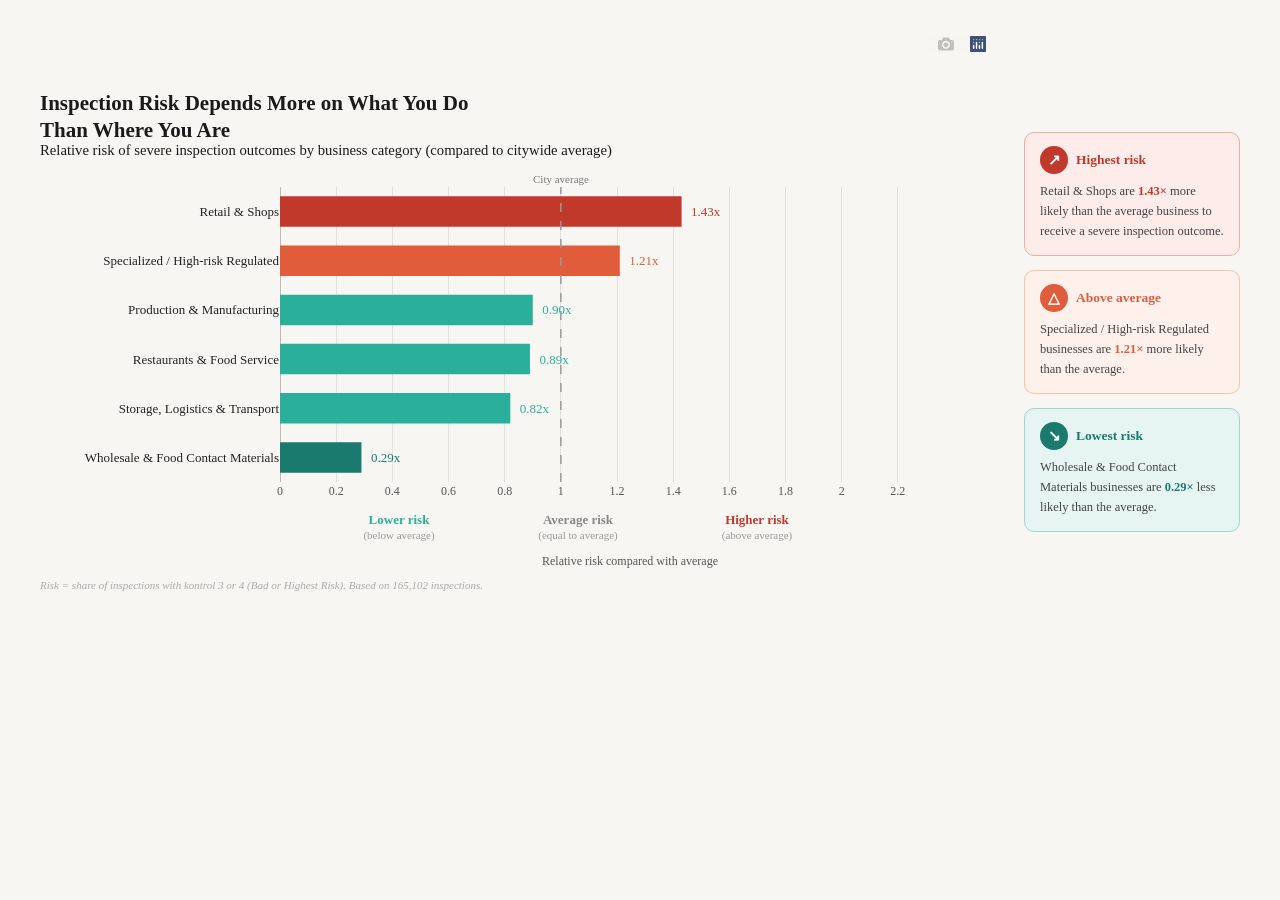
==== figures/inspection_risk_chart.html @ 8108341e "section 3 and initial changes in section 5" ====
<!DOCTYPE html>
<html lang="en">
<head>
  <meta charset="UTF-8">
  <title>Inspection Risk Chart</title>
  <script src="https://cdn.plot.ly/plotly-2.27.0.min.js"></script>
  <style>
    * { box-sizing: border-box; margin: 0; padding: 0; }

    body {
      background: #f7f6f2;
      font-family: Georgia, serif;
      padding: 32px 28px 48px;
    }

    .outer {
      display: flex;
      align-items: flex-start;
      gap: 24px;
      max-width: 1200px;
      margin: 0 auto;
    }

    /* Chart column — exactly as wide as the Plotly figure */
    .chart-col {
      width: 960px;
      flex-shrink: 0;
      position: relative;
    }

    #plotly-chart { width: 960px; display: block; }

    /* Legend sits below chart, labels pixel-positioned to match axis ticks */
    .legend-row {
      position: relative;
      height: 38px;
      width: 960px;
    }

    .legend-item {
      position: absolute;
      transform: translateX(-50%);
      text-align: center;
      white-space: nowrap;
    }

    .legend-label { font-size: 13px; font-weight: bold; }
    .legend-label.teal { color: #2AB09A; }
    .legend-label.grey { color: #888; }
    .legend-label.red  { color: #C0392B; }
    .legend-sub { font-size: 11px; color: #999; margin-top: 1px; }

    .xaxis-title {
      text-align: center;
      margin-left: 240px;
      width: 700px;
      font-size: 12px;
      color: #555;
      margin-top: 4px;
    }

    .footnote {
      font-style: italic;
      font-size: 11px;
      color: #aaa;
      margin-top: 10px;
    }

    /* Side annotation boxes */
    .side-col {
      flex: 1 1 0;
      display: flex;
      flex-direction: column;
      gap: 14px;
      padding-top: 100px;
    }

    .info-box { border-radius: 10px; padding: 13px 15px 14px; }
    .info-box.red    { background: #fdecea; border: 1.5px solid #f2aba0; }
    .info-box.orange { background: #fef0ea; border: 1.5px solid #f5c4a0; }
    .info-box.teal   { background: #e6f5f2; border: 1.5px solid #9ed8d1; }

    .box-header { display: flex; align-items: center; gap: 8px; margin-bottom: 7px; }

    .box-icon {
      width: 28px; height: 28px; border-radius: 50%;
      display: flex; align-items: center; justify-content: center;
      font-size: 15px; font-weight: bold; flex-shrink: 0;
    }
    .box-icon.red    { background: #C0392B; color: white; }
    .box-icon.orange { background: #E05C3A; color: white; }
    .box-icon.teal   { background: #1A7A6E; color: white; }

    .box-title        { font-weight: bold; font-size: 13.5px; }
    .box-title.red    { color: #C0392B; }
    .box-title.orange { color: #E05C3A; }
    .box-title.teal   { color: #1A7A6E; }

    .box-body { font-size: 12.5px; color: #444; line-height: 1.6; }
    .hl.red    { color: #C0392B; font-weight: bold; }
    .hl.orange { color: #E05C3A; font-weight: bold; }
    .hl.teal   { color: #1A7A6E; font-weight: bold; }
  </style>
</head>
<body>
<div class="outer">
  <div class="chart-col">
    <button id="back-button" style="
    display:none;
    margin-bottom:10px;
    padding:8px 12px;
    border-radius:8px;
    border:1px solid #ccc;
    background:white;
    font-family:Georgia, serif;
    cursor:pointer;
    ">
    ← Back to category groups
    </button>
    <div id="plotly-chart"></div>

    <!-- Legend labels pixel-aligned to x-axis positions -->
    <div class="legend-row">
      <div class="legend-item" style="left:359px;">
        <div class="legend-label teal">Lower risk</div>
        <div class="legend-sub">(below average)</div>
      </div>
      <div class="legend-item" style="left:538px;">
        <div class="legend-label grey">Average risk</div>
        <div class="legend-sub">(equal to average)</div>
      </div>
      <div class="legend-item" style="left:717px;">
        <div class="legend-label red">Higher risk</div>
        <div class="legend-sub">(above average)</div>
      </div>
    </div>

    <div class="xaxis-title">Relative risk compared with average</div>
    <div class="footnote">
      Risk = share of inspections with kontrol 3 or 4 (Bad or Highest Risk). Based on 165,102 inspections.
    </div>
  </div>

  <div class="side-col">
    <div class="info-box red">
      <div class="box-header">
        <div class="box-icon red">&#8599;</div>
        <span class="box-title red">Highest risk</span>
      </div>
      <div class="box-body">
        Retail &amp; Shops are <span class="hl red">1.43&times;</span> more likely
        than the average business to receive a severe inspection outcome.
      </div>
    </div>

    <div class="info-box orange">
      <div class="box-header">
        <div class="box-icon orange">&#9651;</div>
        <span class="box-title orange">Above average</span>
      </div>
      <div class="box-body">
        Specialized / High-risk Regulated businesses are
        <span class="hl orange">1.21&times;</span> more likely than the average.
      </div>
    </div>

    <div class="info-box teal">
      <div class="box-header">
        <div class="box-icon teal">&#8600;</div>
        <span class="box-title teal">Lowest risk</span>
      </div>
      <div class="box-body">
        Wholesale &amp; Food Contact Materials businesses are
        <span class="hl teal">0.29&times;</span> less likely than the average.
      </div>
    </div>
  </div>

</div>

<script>
  var figData = {"data": [{"cliponaxis": false, "constraintext": "none", "customdata": ["<b>Wholesale & Food Contact Materials</b><br>Relative risk: <b>0.29x</b><br><b>71% less likely</b> than average to receive a severe outcome", "<b>Storage, Logistics & Transport</b><br>Relative risk: <b>0.82x</b><br><b>18% less likely</b> than average to receive a severe outcome", "<b>Restaurants & Food Service</b><br>Relative risk: <b>0.89x</b><br><b>11% less likely</b> than average to receive a severe outcome", "<b>Production & Manufacturing</b><br>Relative risk: <b>0.90x</b><br><b>10% less likely</b> than average to receive a severe outcome", "<b>Specialized / High-risk Regulated</b><br>Relative risk: <b>1.21x</b><br><b>21% more likely</b> than average to receive a severe outcome", "<b>Retail & Shops</b><br>Relative risk: <b>1.43x</b><br><b>43% more likely</b> than average to receive a severe outcome"], "hovertemplate": "%{customdata}<extra></extra>", "marker": {"color": ["#1A7A6E", "#2AB09A", "#2AB09A", "#2AB09A", "#E05C3A", "#C0392B"], "line": {"width": 0}}, "orientation": "h", "text": ["  0.29x", "  0.82x", "  0.89x", "  0.90x", "  1.21x", "  1.43x"], "textfont": {"color": ["#1A7A6E", "#2AB09A", "#2AB09A", "#2AB09A", "#E05C3A", "#C0392B"], "family": "Georgia, serif", "size": 13}, "textposition": "outside", "x": [0.29, 0.82, 0.89, 0.9, 1.21, 1.43], "y": ["Wholesale & Food Contact Materials", "Storage, Logistics & Transport", "Restaurants & Food Service", "Production & Manufacturing", "Specialized / High-risk Regulated", "Retail & Shops"], "type": "bar"}], "layout": {"template": {"data": {"histogram2dcontour": [{"type": "histogram2dcontour", "colorbar": {"outlinewidth": 0, "ticks": ""}, "colorscale": [[0.0, "#0d0887"], [0.1111111111111111, "#46039f"], [0.2222222222222222, "#7201a8"], [0.3333333333333333, "#9c179e"], [0.4444444444444444, "#bd3786"], [0.5555555555555556, "#d8576b"], [0.6666666666666666, "#ed7953"], [0.7777777777777778, "#fb9f3a"], [0.8888888888888888, "#fdca26"], [1.0, "#f0f921"]]}], "choropleth": [{"type": "choropleth", "colorbar": {"outlinewidth": 0, "ticks": ""}}], "histogram2d": [{"type": "histogram2d", "colorbar": {"outlinewidth": 0, "ticks": ""}, "colorscale": [[0.0, "#0d0887"], [0.1111111111111111, "#46039f"], [0.2222222222222222, "#7201a8"], [0.3333333333333333, "#9c179e"], [0.4444444444444444, "#bd3786"], [0.5555555555555556, "#d8576b"], [0.6666666666666666, "#ed7953"], [0.7777777777777778, "#fb9f3a"], [0.8888888888888888, "#fdca26"], [1.0, "#f0f921"]]}], "heatmap": [{"type": "heatmap", "colorbar": {"outlinewidth": 0, "ticks": ""}, "colorscale": [[0.0, "#0d0887"], [0.1111111111111111, "#46039f"], [0.2222222222222222, "#7201a8"], [0.3333333333333333, "#9c179e"], [0.4444444444444444, "#bd3786"], [0.5555555555555556, "#d8576b"], [0.6666666666666666, "#ed7953"], [0.7777777777777778, "#fb9f3a"], [0.8888888888888888, "#fdca26"], [1.0, "#f0f921"]]}], "contourcarpet": [{"type": "contourcarpet", "colorbar": {"outlinewidth": 0, "ticks": ""}}], "contour": [{"type": "contour", "colorbar": {"outlinewidth": 0, "ticks": ""}, "colorscale": [[0.0, "#0d0887"], [0.1111111111111111, "#46039f"], [0.2222222222222222, "#7201a8"], [0.3333333333333333, "#9c179e"], [0.4444444444444444, "#bd3786"], [0.5555555555555556, "#d8576b"], [0.6666666666666666, "#ed7953"], [0.7777777777777778, "#fb9f3a"], [0.8888888888888888, "#fdca26"], [1.0, "#f0f921"]]}], "surface": [{"type": "surface", "colorbar": {"outlinewidth": 0, "ticks": ""}, "colorscale": [[0.0, "#0d0887"], [0.1111111111111111, "#46039f"], [0.2222222222222222, "#7201a8"], [0.3333333333333333, "#9c179e"], [0.4444444444444444, "#bd3786"], [0.5555555555555556, "#d8576b"], [0.6666666666666666, "#ed7953"], [0.7777777777777778, "#fb9f3a"], [0.8888888888888888, "#fdca26"], [1.0, "#f0f921"]]}], "mesh3d": [{"type": "mesh3d", "colorbar": {"outlinewidth": 0, "ticks": ""}}], "scatter": [{"fillpattern": {"fillmode": "overlay", "size": 10, "solidity": 0.2}, "type": "scatter"}], "parcoords": [{"type": "parcoords", "line": {"colorbar": {"outlinewidth": 0, "ticks": ""}}}], "scatterpolargl": [{"type": "scatterpolargl", "marker": {"colorbar": {"outlinewidth": 0, "ticks": ""}}}], "bar": [{"error_x": {"color": "#2a3f5f"}, "error_y": {"color": "#2a3f5f"}, "marker": {"line": {"color": "#E5ECF6", "width": 0.5}, "pattern": {"fillmode": "overlay", "size": 10, "solidity": 0.2}}, "type": "bar"}], "scattergeo": [{"type": "scattergeo", "marker": {"colorbar": {"outlinewidth": 0, "ticks": ""}}}], "scatterpolar": [{"type": "scatterpolar", "marker": {"colorbar": {"outlinewidth": 0, "ticks": ""}}}], "histogram": [{"marker": {"pattern": {"fillmode": "overlay", "size": 10, "solidity": 0.2}}, "type": "histogram"}], "scattergl": [{"type": "scattergl", "marker": {"colorbar": {"outlinewidth": 0, "ticks": ""}}}], "scatter3d": [{"type": "scatter3d", "line": {"colorbar": {"outlinewidth": 0, "ticks": ""}}, "marker": {"colorbar": {"outlinewidth": 0, "ticks": ""}}}], "scattermap": [{"type": "scattermap", "marker": {"colorbar": {"outlinewidth": 0, "ticks": ""}}}], "scattermapbox": [{"type": "scattermapbox", "marker": {"colorbar": {"outlinewidth": 0, "ticks": ""}}}], "scatterternary": [{"type": "scatterternary", "marker": {"colorbar": {"outlinewidth": 0, "ticks": ""}}}], "scattercarpet": [{"type": "scattercarpet", "marker": {"colorbar": {"outlinewidth": 0, "ticks": ""}}}], "carpet": [{"aaxis": {"endlinecolor": "#2a3f5f", "gridcolor": "white", "linecolor": "white", "minorgridcolor": "white", "startlinecolor": "#2a3f5f"}, "baxis": {"endlinecolor": "#2a3f5f", "gridcolor": "white", "linecolor": "white", "minorgridcolor": "white", "startlinecolor": "#2a3f5f"}, "type": "carpet"}], "table": [{"cells": {"fill": {"color": "#EBF0F8"}, "line": {"color": "white"}}, "header": {"fill": {"color": "#C8D4E3"}, "line": {"color": "white"}}, "type": "table"}], "barpolar": [{"marker": {"line": {"color": "#E5ECF6", "width": 0.5}, "pattern": {"fillmode": "overlay", "size": 10, "solidity": 0.2}}, "type": "barpolar"}], "pie": [{"automargin": true, "type": "pie"}]}, "layout": {"autotypenumbers": "strict", "colorway": ["#636efa", "#EF553B", "#00cc96", "#ab63fa", "#FFA15A", "#19d3f3", "#FF6692", "#B6E880", "#FF97FF", "#FECB52"], "font": {"color": "#2a3f5f"}, "hovermode": "closest", "hoverlabel": {"align": "left"}, "paper_bgcolor": "white", "plot_bgcolor": "#E5ECF6", "polar": {"bgcolor": "#E5ECF6", "angularaxis": {"gridcolor": "white", "linecolor": "white", "ticks": ""}, "radialaxis": {"gridcolor": "white", "linecolor": "white", "ticks": ""}}, "ternary": {"bgcolor": "#E5ECF6", "aaxis": {"gridcolor": "white", "linecolor": "white", "ticks": ""}, "baxis": {"gridcolor": "white", "linecolor": "white", "ticks": ""}, "caxis": {"gridcolor": "white", "linecolor": "white", "ticks": ""}}, "coloraxis": {"colorbar": {"outlinewidth": 0, "ticks": ""}}, "colorscale": {"sequential": [[0.0, "#0d0887"], [0.1111111111111111, "#46039f"], [0.2222222222222222, "#7201a8"], [0.3333333333333333, "#9c179e"], [0.4444444444444444, "#bd3786"], [0.5555555555555556, "#d8576b"], [0.6666666666666666, "#ed7953"], [0.7777777777777778, "#fb9f3a"], [0.8888888888888888, "#fdca26"], [1.0, "#f0f921"]], "sequentialminus": [[0.0, "#0d0887"], [0.1111111111111111, "#46039f"], [0.2222222222222222, "#7201a8"], [0.3333333333333333, "#9c179e"], [0.4444444444444444, "#bd3786"], [0.5555555555555556, "#d8576b"], [0.6666666666666666, "#ed7953"], [0.7777777777777778, "#fb9f3a"], [0.8888888888888888, "#fdca26"], [1.0, "#f0f921"]], "diverging": [[0, "#8e0152"], [0.1, "#c51b7d"], [0.2, "#de77ae"], [0.3, "#f1b6da"], [0.4, "#fde0ef"], [0.5, "#f7f7f7"], [0.6, "#e6f5d0"], [0.7, "#b8e186"], [0.8, "#7fbc41"], [0.9, "#4d9221"], [1, "#276419"]]}, "xaxis": {"gridcolor": "white", "linecolor": "white", "ticks": "", "title": {"standoff": 15}, "zerolinecolor": "white", "automargin": true, "zerolinewidth": 2}, "yaxis": {"gridcolor": "white", "linecolor": "white", "ticks": "", "title": {"standoff": 15}, "zerolinecolor": "white", "automargin": true, "zerolinewidth": 2}, "scene": {"xaxis": {"backgroundcolor": "#E5ECF6", "gridcolor": "white", "linecolor": "white", "showbackground": true, "ticks": "", "zerolinecolor": "white", "gridwidth": 2}, "yaxis": {"backgroundcolor": "#E5ECF6", "gridcolor": "white", "linecolor": "white", "showbackground": true, "ticks": "", "zerolinecolor": "white", "gridwidth": 2}, "zaxis": {"backgroundcolor": "#E5ECF6", "gridcolor": "white", "linecolor": "white", "showbackground": true, "ticks": "", "zerolinecolor": "white", "gridwidth": 2}}, "shapedefaults": {"line": {"color": "#2a3f5f"}}, "annotationdefaults": {"arrowcolor": "#2a3f5f", "arrowhead": 0, "arrowwidth": 1}, "geo": {"bgcolor": "white", "landcolor": "#E5ECF6", "subunitcolor": "white", "showland": true, "showlakes": true, "lakecolor": "white"}, "title": {"x": 0.05}, "mapbox": {"style": "light"}}}, "shapes": [{"line": {"color": "#999999", "dash": "dash", "width": 1.5}, "type": "line", "x0": 1.0, "x1": 1.0, "xref": "x", "y0": 0, "y1": 1, "yref": "y domain"}], "annotations": [{"font": {"color": "#777777", "family": "Georgia, serif", "size": 11}, "showarrow": false, "text": "City average", "x": 1.0, "xanchor": "center", "xref": "x", "y": 1, "yanchor": "bottom", "yref": "y domain"}], "title": {"font": {"size": 21, "family": "Georgia, serif", "color": "#1a1a1a"}, "pad": {"l": 0, "t": 0}, "text": "<b>Inspection Risk Depends More on What You Do<br>Than Where You Are</b><br><sup>Relative risk of severe inspection outcomes by business category (compared to citywide average)</sup>", "x": 0, "xanchor": "left"}, "xaxis": {"tickfont": {"size": 12, "color": "#555", "family": "Georgia, serif"}, "range": [0, 2.35], "dtick": 0.2, "gridcolor": "#e0e0e0", "zeroline": true, "zerolinecolor": "#bbb", "zerolinewidth": 1, "showline": false, "fixedrange": true}, "yaxis": {"tickfont": {"size": 13, "color": "#222", "family": "Georgia, serif"}, "fixedrange": true, "automargin": false}, "margin": {"l": 240, "r": 60, "t": 155, "b": 30}, "hoverlabel": {"font": {"size": 13, "family": "Georgia, serif"}, "bgcolor": "white", "bordercolor": "#ccc"}, "plot_bgcolor": "#f7f6f2", "paper_bgcolor": "#f7f6f2", "height": 480, "width": 960, "autosize": false, "showlegend": false, "bargap": 0.38}};
  var details = {"Production & Manufacturing": {"y": ["Production of animal products - Fish and shellfish", "Production of beverages", "Production of animal products - Milk and cheese", "Production of vegetable products (incl. mixed content)", "Production of dietary supplements and additives", "Slaughterhouses", "Production of animal products - Meat"], "x": [0.4, 0.44, 0.84, 0.97, 1.26, 1.28, 1.49], "colors": ["#1A7A6E", "#2AB09A", "#2AB09A", "#2AB09A", "#E05C3A", "#E05C3A", "#C0392B"], "hover": ["<b>Production of animal products - Fish and shellfish</b><br>Relative risk: <b>0.40x</b><br>Inspections: 800", "<b>Production of beverages</b><br>Relative risk: <b>0.44x</b><br>Inspections: 914", "<b>Production of animal products - Milk and cheese</b><br>Relative risk: <b>0.84x</b><br>Inspections: 386", "<b>Production of vegetable products (incl. mixed content)</b><br>Relative risk: <b>0.97x</b><br>Inspections: 1,831", "<b>Production of dietary supplements and additives</b><br>Relative risk: <b>1.26x</b><br>Inspections: 385", "<b>Slaughterhouses</b><br>Relative risk: <b>1.28x</b><br>Inspections: 314", "<b>Production of animal products - Meat</b><br>Relative risk: <b>1.49x</b><br>Inspections: 540"]}, "Restaurants & Food Service": {"y": ["Catering with delivery to retail businesses", "Food service - Institutional kitchens", "Food service - Restaurants", "Food service - No food processing"], "x": [0.22, 0.47, 1.07, 1.37], "colors": ["#1A7A6E", "#2AB09A", "#E05C3A", "#C0392B"], "hover": ["<b>Catering with delivery to retail businesses</b><br>Relative risk: <b>0.22x</b><br>Inspections: 1,495", "<b>Food service - Institutional kitchens</b><br>Relative risk: <b>0.47x</b><br>Inspections: 30,856", "<b>Food service - Restaurants</b><br>Relative risk: <b>1.07x</b><br>Inspections: 64,667", "<b>Food service - No food processing</b><br>Relative risk: <b>1.37x</b><br>Inspections: 5,356"]}, "Retail & Shops": {"y": ["Specialty shop - Delicatessen and specialties", "Specialty shop - Fish", "Specialty shop - Butcher", "Grocery store (with or without limited processing)", "Specialty shop - Bakery"], "x": [0.8, 0.85, 0.91, 1.61, 1.67], "colors": ["#2AB09A", "#2AB09A", "#2AB09A", "#C0392B", "#C0392B"], "hover": ["<b>Specialty shop - Delicatessen and specialties</b><br>Relative risk: <b>0.80x</b><br>Inspections: 4,536", "<b>Specialty shop - Fish</b><br>Relative risk: <b>0.85x</b><br>Inspections: 1,140", "<b>Specialty shop - Butcher</b><br>Relative risk: <b>0.91x</b><br>Inspections: 3,621", "<b>Grocery store (with or without limited processing)</b><br>Relative risk: <b>1.61x</b><br>Inspections: 25,516", "<b>Specialty shop - Bakery</b><br>Relative risk: <b>1.67x</b><br>Inspections: 3,820"]}, "Specialized / High-risk Regulated": {"y": ["Office or agency business - No warehouse"], "x": [1.24], "colors": ["#E05C3A"], "hover": ["<b>Office or agency business - No warehouse</b><br>Relative risk: <b>1.24x</b><br>Inspections: 3,759"]}, "Storage, Logistics & Transport": {"y": ["Transport company - Wholesale", "Warehouse and wholesale with retail sales", "Warehouse / storage hotel without refrigeration", "Warehouse / storage hotel with refrigeration or freezing", "Cold store with freezing of animal products"], "x": [0.25, 0.46, 1.04, 1.09, 1.43], "colors": ["#1A7A6E", "#2AB09A", "#E05C3A", "#E05C3A", "#C0392B"], "hover": ["<b>Transport company - Wholesale</b><br>Relative risk: <b>0.25x</b><br>Inspections: 2,247", "<b>Warehouse and wholesale with retail sales</b><br>Relative risk: <b>0.46x</b><br>Inspections: 705", "<b>Warehouse / storage hotel without refrigeration</b><br>Relative risk: <b>1.04x</b><br>Inspections: 4,802", "<b>Warehouse / storage hotel with refrigeration or freezing</b><br>Relative risk: <b>1.09x</b><br>Inspections: 1,476", "<b>Cold store with freezing of animal products</b><br>Relative risk: <b>1.43x</b><br>Inspections: 113"]}, "Wholesale & Food Contact Materials": {"y": ["Production of food contact materials - Wholesale", "Marketing of food contact materials - Wholesale", "Production of food contact materials - Retail", "Marketing of food contact materials - Retail"], "x": [0.07, 0.41, 0.41, 0.98], "colors": ["#1A7A6E", "#2AB09A", "#2AB09A", "#2AB09A"], "hover": ["<b>Production of food contact materials - Wholesale</b><br>Relative risk: <b>0.07x</b><br>Inspections: 2,454", "<b>Marketing of food contact materials - Wholesale</b><br>Relative risk: <b>0.41x</b><br>Inspections: 2,541", "<b>Production of food contact materials - Retail</b><br>Relative risk: <b>0.41x</b><br>Inspections: 199", "<b>Marketing of food contact materials - Retail</b><br>Relative risk: <b>0.98x</b><br>Inspections: 328"]}};

  var overviewData = JSON.parse(JSON.stringify(figData.data));
  var overviewLayout = JSON.parse(JSON.stringify(figData.layout));

  Plotly.newPlot('plotly-chart', figData.data, figData.layout, {
    responsive: false,
    displayModeBar: true,
    modeBarButtonsToRemove: ['lasso2d', 'select2d'],
    toImageButtonOptions: { format: 'png', filename: 'inspection_risk_chart', scale: 2 }
  });

  document.getElementById('plotly-chart').on('plotly_click', function(eventData) {
    var selectedGroup = eventData.points[0].y;

    if (!details[selectedGroup]) return;

    var sub = details[selectedGroup];

    var detailTrace = {
      y: sub.y,
      x: sub.x,
      type: 'bar',
      orientation: 'h',
      marker: { color: sub.colors, line: { width: 0 } },
      text: sub.x.map(v => "  " + v.toFixed(2) + "x"),
      textposition: "outside",
      textfont: {
        size: 13,
        color: sub.colors,
        family: "Georgia, serif"
      },
      hovertemplate: "%{customdata}<extra></extra>",
      customdata: sub.hover,
      cliponaxis: false,
      constraintext: "none"
    };

    var maxX = Math.max(...sub.x);

    var detailLayout = JSON.parse(JSON.stringify(overviewLayout));
    detailLayout.title.text =
      "<b>Which businesses drive the risk?</b><br>" +
      "<sup>Detailed categories inside " + selectedGroup + "</sup>";

    detailLayout.xaxis.range = [0, Math.max(2.35, maxX + 0.45)];
    detailLayout.height = Math.max(480, sub.y.length * 34 + 190);

    Plotly.react('plotly-chart', [detailTrace], detailLayout);

    document.getElementById('back-button').style.display = 'inline-block';
  });

  document.getElementById('back-button').onclick = function() {
    Plotly.react('plotly-chart', overviewData, overviewLayout);
    document.getElementById('back-button').style.display = 'none';
  };
</script>
</body>
</html>
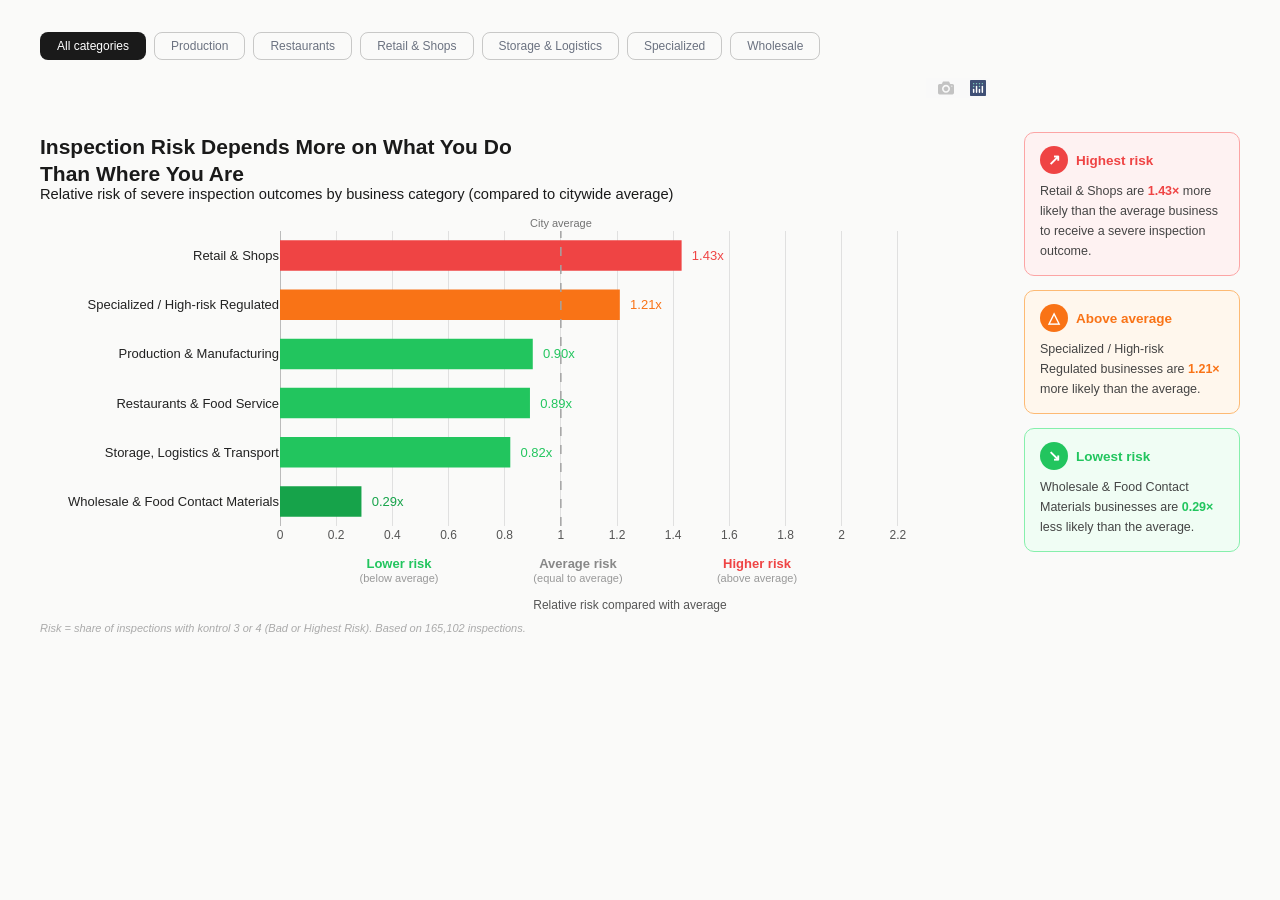
==== commit 79b03549: "adding more figures to website and make more cohesive" ====
--- a/figures/inspection_risk_chart.html
+++ b/figures/inspection_risk_chart.html
@@ -8,8 +8,8 @@
     * { box-sizing: border-box; margin: 0; padding: 0; }
 
     body {
-      background: #f7f6f2;
-      font-family: Georgia, serif;
+      background: #fafaf9;
+      font-family: Manrope, Arial, sans-serif;
       padding: 32px 28px 48px;
     }
 
@@ -45,9 +45,9 @@
     }
 
     .legend-label { font-size: 13px; font-weight: bold; }
-    .legend-label.teal { color: #2AB09A; }
+    .legend-label.teal { color: #22c55e; }
     .legend-label.grey { color: #888; }
-    .legend-label.red  { color: #C0392B; }
+    .legend-label.red  { color: #ef4444; }
     .legend-sub { font-size: 11px; color: #999; margin-top: 1px; }
 
     .xaxis-title {
@@ -76,9 +76,9 @@
     }
 
     .info-box { border-radius: 10px; padding: 13px 15px 14px; }
-    .info-box.red    { background: #fdecea; border: 1.5px solid #f2aba0; }
-    .info-box.orange { background: #fef0ea; border: 1.5px solid #f5c4a0; }
-    .info-box.teal   { background: #e6f5f2; border: 1.5px solid #9ed8d1; }
+    .info-box.red    { background: #fef2f2; border: 1.5px solid #fca5a5; }
+    .info-box.orange { background: #fff7ed; border: 1.5px solid #fdba74; }
+    .info-box.teal   { background: #f0fdf4; border: 1.5px solid #86efac; }
 
     .box-header { display: flex; align-items: center; gap: 8px; margin-bottom: 7px; }
 
@@ -87,32 +87,56 @@
       display: flex; align-items: center; justify-content: center;
       font-size: 15px; font-weight: bold; flex-shrink: 0;
     }
-    .box-icon.red    { background: #C0392B; color: white; }
-    .box-icon.orange { background: #E05C3A; color: white; }
-    .box-icon.teal   { background: #1A7A6E; color: white; }
+    .box-icon.red    { background: #ef4444; color: white; }
+    .box-icon.orange { background: #f97316; color: white; }
+    .box-icon.teal   { background: #22c55e; color: white; }
 
     .box-title        { font-weight: bold; font-size: 13.5px; }
-    .box-title.red    { color: #C0392B; }
-    .box-title.orange { color: #E05C3A; }
-    .box-title.teal   { color: #1A7A6E; }
+    .box-title.red    { color: #ef4444; }
+    .box-title.orange { color: #f97316; }
+    .box-title.teal   { color: #22c55e; }
 
     .box-body { font-size: 12.5px; color: #444; line-height: 1.6; }
-    .hl.red    { color: #C0392B; font-weight: bold; }
-    .hl.orange { color: #E05C3A; font-weight: bold; }
-    .hl.teal   { color: #1A7A6E; font-weight: bold; }
+    .hl.red    { color: #ef4444; font-weight: bold; }
+    .hl.orange { color: #f97316; font-weight: bold; }
+    .hl.teal   { color: #22c55e; font-weight: bold; }
+
+    .cat-tab {
+      padding: 6px 16px;
+      border-radius: 8px;
+      border: 0.5px solid rgba(0,0,0,0.2);
+      font-size: 12px;
+      font-family: 'Manrope', Arial, sans-serif;
+      background: transparent;
+      color: #6b7280;
+      cursor: pointer;
+      transition: all 0.15s;
+    }
+    .cat-tab.active { background: #1a1a1a; color: #fff; border-color: transparent; }
+    .cat-tab:hover:not(.active) { background: #f3f4f6; }
+    #category-tabs { display: flex; flex-wrap: wrap; gap: 8px; margin-bottom: 16px; }
   </style>
 </head>
 <body>
 <div class="outer">
   <div class="chart-col">
-    <button id="back-button" style="
+    <div id="category-tabs">
+    <button class="cat-tab active" onclick="catTab(this,'all')">All categories</button>
+    <button class="cat-tab" onclick="catTab(this,'Production &amp; Manufacturing')">Production</button>
+    <button class="cat-tab" onclick="catTab(this,'Restaurants &amp; Food Service')">Restaurants</button>
+    <button class="cat-tab" onclick="catTab(this,'Retail &amp; Shops')">Retail &amp; Shops</button>
+    <button class="cat-tab" onclick="catTab(this,'Storage, Logistics &amp; Transport')">Storage &amp; Logistics</button>
+    <button class="cat-tab" onclick="catTab(this,'Specialized / High-risk Regulated')">Specialized</button>
+    <button class="cat-tab" onclick="catTab(this,'Wholesale &amp; Food Contact Materials')">Wholesale</button>
+  </div>
+  <button id="back-button" style="
     display:none;
     margin-bottom:10px;
     padding:8px 12px;
     border-radius:8px;
     border:1px solid #ccc;
     background:white;
-    font-family:Georgia, serif;
+    font-family:Manrope, Arial, sans-serif;
     cursor:pointer;
     ">
     ← Back to category groups
@@ -179,8 +203,8 @@
 </div>
 
 <script>
-  var figData = {"data": [{"cliponaxis": false, "constraintext": "none", "customdata": ["<b>Wholesale & Food Contact Materials</b><br>Relative risk: <b>0.29x</b><br><b>71% less likely</b> than average to receive a severe outcome", "<b>Storage, Logistics & Transport</b><br>Relative risk: <b>0.82x</b><br><b>18% less likely</b> than average to receive a severe outcome", "<b>Restaurants & Food Service</b><br>Relative risk: <b>0.89x</b><br><b>11% less likely</b> than average to receive a severe outcome", "<b>Production & Manufacturing</b><br>Relative risk: <b>0.90x</b><br><b>10% less likely</b> than average to receive a severe outcome", "<b>Specialized / High-risk Regulated</b><br>Relative risk: <b>1.21x</b><br><b>21% more likely</b> than average to receive a severe outcome", "<b>Retail & Shops</b><br>Relative risk: <b>1.43x</b><br><b>43% more likely</b> than average to receive a severe outcome"], "hovertemplate": "%{customdata}<extra></extra>", "marker": {"color": ["#1A7A6E", "#2AB09A", "#2AB09A", "#2AB09A", "#E05C3A", "#C0392B"], "line": {"width": 0}}, "orientation": "h", "text": ["  0.29x", "  0.82x", "  0.89x", "  0.90x", "  1.21x", "  1.43x"], "textfont": {"color": ["#1A7A6E", "#2AB09A", "#2AB09A", "#2AB09A", "#E05C3A", "#C0392B"], "family": "Georgia, serif", "size": 13}, "textposition": "outside", "x": [0.29, 0.82, 0.89, 0.9, 1.21, 1.43], "y": ["Wholesale & Food Contact Materials", "Storage, Logistics & Transport", "Restaurants & Food Service", "Production & Manufacturing", "Specialized / High-risk Regulated", "Retail & Shops"], "type": "bar"}], "layout": {"template": {"data": {"histogram2dcontour": [{"type": "histogram2dcontour", "colorbar": {"outlinewidth": 0, "ticks": ""}, "colorscale": [[0.0, "#0d0887"], [0.1111111111111111, "#46039f"], [0.2222222222222222, "#7201a8"], [0.3333333333333333, "#9c179e"], [0.4444444444444444, "#bd3786"], [0.5555555555555556, "#d8576b"], [0.6666666666666666, "#ed7953"], [0.7777777777777778, "#fb9f3a"], [0.8888888888888888, "#fdca26"], [1.0, "#f0f921"]]}], "choropleth": [{"type": "choropleth", "colorbar": {"outlinewidth": 0, "ticks": ""}}], "histogram2d": [{"type": "histogram2d", "colorbar": {"outlinewidth": 0, "ticks": ""}, "colorscale": [[0.0, "#0d0887"], [0.1111111111111111, "#46039f"], [0.2222222222222222, "#7201a8"], [0.3333333333333333, "#9c179e"], [0.4444444444444444, "#bd3786"], [0.5555555555555556, "#d8576b"], [0.6666666666666666, "#ed7953"], [0.7777777777777778, "#fb9f3a"], [0.8888888888888888, "#fdca26"], [1.0, "#f0f921"]]}], "heatmap": [{"type": "heatmap", "colorbar": {"outlinewidth": 0, "ticks": ""}, "colorscale": [[0.0, "#0d0887"], [0.1111111111111111, "#46039f"], [0.2222222222222222, "#7201a8"], [0.3333333333333333, "#9c179e"], [0.4444444444444444, "#bd3786"], [0.5555555555555556, "#d8576b"], [0.6666666666666666, "#ed7953"], [0.7777777777777778, "#fb9f3a"], [0.8888888888888888, "#fdca26"], [1.0, "#f0f921"]]}], "contourcarpet": [{"type": "contourcarpet", "colorbar": {"outlinewidth": 0, "ticks": ""}}], "contour": [{"type": "contour", "colorbar": {"outlinewidth": 0, "ticks": ""}, "colorscale": [[0.0, "#0d0887"], [0.1111111111111111, "#46039f"], [0.2222222222222222, "#7201a8"], [0.3333333333333333, "#9c179e"], [0.4444444444444444, "#bd3786"], [0.5555555555555556, "#d8576b"], [0.6666666666666666, "#ed7953"], [0.7777777777777778, "#fb9f3a"], [0.8888888888888888, "#fdca26"], [1.0, "#f0f921"]]}], "surface": [{"type": "surface", "colorbar": {"outlinewidth": 0, "ticks": ""}, "colorscale": [[0.0, "#0d0887"], [0.1111111111111111, "#46039f"], [0.2222222222222222, "#7201a8"], [0.3333333333333333, "#9c179e"], [0.4444444444444444, "#bd3786"], [0.5555555555555556, "#d8576b"], [0.6666666666666666, "#ed7953"], [0.7777777777777778, "#fb9f3a"], [0.8888888888888888, "#fdca26"], [1.0, "#f0f921"]]}], "mesh3d": [{"type": "mesh3d", "colorbar": {"outlinewidth": 0, "ticks": ""}}], "scatter": [{"fillpattern": {"fillmode": "overlay", "size": 10, "solidity": 0.2}, "type": "scatter"}], "parcoords": [{"type": "parcoords", "line": {"colorbar": {"outlinewidth": 0, "ticks": ""}}}], "scatterpolargl": [{"type": "scatterpolargl", "marker": {"colorbar": {"outlinewidth": 0, "ticks": ""}}}], "bar": [{"error_x": {"color": "#2a3f5f"}, "error_y": {"color": "#2a3f5f"}, "marker": {"line": {"color": "#E5ECF6", "width": 0.5}, "pattern": {"fillmode": "overlay", "size": 10, "solidity": 0.2}}, "type": "bar"}], "scattergeo": [{"type": "scattergeo", "marker": {"colorbar": {"outlinewidth": 0, "ticks": ""}}}], "scatterpolar": [{"type": "scatterpolar", "marker": {"colorbar": {"outlinewidth": 0, "ticks": ""}}}], "histogram": [{"marker": {"pattern": {"fillmode": "overlay", "size": 10, "solidity": 0.2}}, "type": "histogram"}], "scattergl": [{"type": "scattergl", "marker": {"colorbar": {"outlinewidth": 0, "ticks": ""}}}], "scatter3d": [{"type": "scatter3d", "line": {"colorbar": {"outlinewidth": 0, "ticks": ""}}, "marker": {"colorbar": {"outlinewidth": 0, "ticks": ""}}}], "scattermap": [{"type": "scattermap", "marker": {"colorbar": {"outlinewidth": 0, "ticks": ""}}}], "scattermapbox": [{"type": "scattermapbox", "marker": {"colorbar": {"outlinewidth": 0, "ticks": ""}}}], "scatterternary": [{"type": "scatterternary", "marker": {"colorbar": {"outlinewidth": 0, "ticks": ""}}}], "scattercarpet": [{"type": "scattercarpet", "marker": {"colorbar": {"outlinewidth": 0, "ticks": ""}}}], "carpet": [{"aaxis": {"endlinecolor": "#2a3f5f", "gridcolor": "white", "linecolor": "white", "minorgridcolor": "white", "startlinecolor": "#2a3f5f"}, "baxis": {"endlinecolor": "#2a3f5f", "gridcolor": "white", "linecolor": "white", "minorgridcolor": "white", "startlinecolor": "#2a3f5f"}, "type": "carpet"}], "table": [{"cells": {"fill": {"color": "#EBF0F8"}, "line": {"color": "white"}}, "header": {"fill": {"color": "#C8D4E3"}, "line": {"color": "white"}}, "type": "table"}], "barpolar": [{"marker": {"line": {"color": "#E5ECF6", "width": 0.5}, "pattern": {"fillmode": "overlay", "size": 10, "solidity": 0.2}}, "type": "barpolar"}], "pie": [{"automargin": true, "type": "pie"}]}, "layout": {"autotypenumbers": "strict", "colorway": ["#636efa", "#EF553B", "#00cc96", "#ab63fa", "#FFA15A", "#19d3f3", "#FF6692", "#B6E880", "#FF97FF", "#FECB52"], "font": {"color": "#2a3f5f"}, "hovermode": "closest", "hoverlabel": {"align": "left"}, "paper_bgcolor": "white", "plot_bgcolor": "#E5ECF6", "polar": {"bgcolor": "#E5ECF6", "angularaxis": {"gridcolor": "white", "linecolor": "white", "ticks": ""}, "radialaxis": {"gridcolor": "white", "linecolor": "white", "ticks": ""}}, "ternary": {"bgcolor": "#E5ECF6", "aaxis": {"gridcolor": "white", "linecolor": "white", "ticks": ""}, "baxis": {"gridcolor": "white", "linecolor": "white", "ticks": ""}, "caxis": {"gridcolor": "white", "linecolor": "white", "ticks": ""}}, "coloraxis": {"colorbar": {"outlinewidth": 0, "ticks": ""}}, "colorscale": {"sequential": [[0.0, "#0d0887"], [0.1111111111111111, "#46039f"], [0.2222222222222222, "#7201a8"], [0.3333333333333333, "#9c179e"], [0.4444444444444444, "#bd3786"], [0.5555555555555556, "#d8576b"], [0.6666666666666666, "#ed7953"], [0.7777777777777778, "#fb9f3a"], [0.8888888888888888, "#fdca26"], [1.0, "#f0f921"]], "sequentialminus": [[0.0, "#0d0887"], [0.1111111111111111, "#46039f"], [0.2222222222222222, "#7201a8"], [0.3333333333333333, "#9c179e"], [0.4444444444444444, "#bd3786"], [0.5555555555555556, "#d8576b"], [0.6666666666666666, "#ed7953"], [0.7777777777777778, "#fb9f3a"], [0.8888888888888888, "#fdca26"], [1.0, "#f0f921"]], "diverging": [[0, "#8e0152"], [0.1, "#c51b7d"], [0.2, "#de77ae"], [0.3, "#f1b6da"], [0.4, "#fde0ef"], [0.5, "#f7f7f7"], [0.6, "#e6f5d0"], [0.7, "#b8e186"], [0.8, "#7fbc41"], [0.9, "#4d9221"], [1, "#276419"]]}, "xaxis": {"gridcolor": "white", "linecolor": "white", "ticks": "", "title": {"standoff": 15}, "zerolinecolor": "white", "automargin": true, "zerolinewidth": 2}, "yaxis": {"gridcolor": "white", "linecolor": "white", "ticks": "", "title": {"standoff": 15}, "zerolinecolor": "white", "automargin": true, "zerolinewidth": 2}, "scene": {"xaxis": {"backgroundcolor": "#E5ECF6", "gridcolor": "white", "linecolor": "white", "showbackground": true, "ticks": "", "zerolinecolor": "white", "gridwidth": 2}, "yaxis": {"backgroundcolor": "#E5ECF6", "gridcolor": "white", "linecolor": "white", "showbackground": true, "ticks": "", "zerolinecolor": "white", "gridwidth": 2}, "zaxis": {"backgroundcolor": "#E5ECF6", "gridcolor": "white", "linecolor": "white", "showbackground": true, "ticks": "", "zerolinecolor": "white", "gridwidth": 2}}, "shapedefaults": {"line": {"color": "#2a3f5f"}}, "annotationdefaults": {"arrowcolor": "#2a3f5f", "arrowhead": 0, "arrowwidth": 1}, "geo": {"bgcolor": "white", "landcolor": "#E5ECF6", "subunitcolor": "white", "showland": true, "showlakes": true, "lakecolor": "white"}, "title": {"x": 0.05}, "mapbox": {"style": "light"}}}, "shapes": [{"line": {"color": "#999999", "dash": "dash", "width": 1.5}, "type": "line", "x0": 1.0, "x1": 1.0, "xref": "x", "y0": 0, "y1": 1, "yref": "y domain"}], "annotations": [{"font": {"color": "#777777", "family": "Georgia, serif", "size": 11}, "showarrow": false, "text": "City average", "x": 1.0, "xanchor": "center", "xref": "x", "y": 1, "yanchor": "bottom", "yref": "y domain"}], "title": {"font": {"size": 21, "family": "Georgia, serif", "color": "#1a1a1a"}, "pad": {"l": 0, "t": 0}, "text": "<b>Inspection Risk Depends More on What You Do<br>Than Where You Are</b><br><sup>Relative risk of severe inspection outcomes by business category (compared to citywide average)</sup>", "x": 0, "xanchor": "left"}, "xaxis": {"tickfont": {"size": 12, "color": "#555", "family": "Georgia, serif"}, "range": [0, 2.35], "dtick": 0.2, "gridcolor": "#e0e0e0", "zeroline": true, "zerolinecolor": "#bbb", "zerolinewidth": 1, "showline": false, "fixedrange": true}, "yaxis": {"tickfont": {"size": 13, "color": "#222", "family": "Georgia, serif"}, "fixedrange": true, "automargin": false}, "margin": {"l": 240, "r": 60, "t": 155, "b": 30}, "hoverlabel": {"font": {"size": 13, "family": "Georgia, serif"}, "bgcolor": "white", "bordercolor": "#ccc"}, "plot_bgcolor": "#f7f6f2", "paper_bgcolor": "#f7f6f2", "height": 480, "width": 960, "autosize": false, "showlegend": false, "bargap": 0.38}};
-  var details = {"Production & Manufacturing": {"y": ["Production of animal products - Fish and shellfish", "Production of beverages", "Production of animal products - Milk and cheese", "Production of vegetable products (incl. mixed content)", "Production of dietary supplements and additives", "Slaughterhouses", "Production of animal products - Meat"], "x": [0.4, 0.44, 0.84, 0.97, 1.26, 1.28, 1.49], "colors": ["#1A7A6E", "#2AB09A", "#2AB09A", "#2AB09A", "#E05C3A", "#E05C3A", "#C0392B"], "hover": ["<b>Production of animal products - Fish and shellfish</b><br>Relative risk: <b>0.40x</b><br>Inspections: 800", "<b>Production of beverages</b><br>Relative risk: <b>0.44x</b><br>Inspections: 914", "<b>Production of animal products - Milk and cheese</b><br>Relative risk: <b>0.84x</b><br>Inspections: 386", "<b>Production of vegetable products (incl. mixed content)</b><br>Relative risk: <b>0.97x</b><br>Inspections: 1,831", "<b>Production of dietary supplements and additives</b><br>Relative risk: <b>1.26x</b><br>Inspections: 385", "<b>Slaughterhouses</b><br>Relative risk: <b>1.28x</b><br>Inspections: 314", "<b>Production of animal products - Meat</b><br>Relative risk: <b>1.49x</b><br>Inspections: 540"]}, "Restaurants & Food Service": {"y": ["Catering with delivery to retail businesses", "Food service - Institutional kitchens", "Food service - Restaurants", "Food service - No food processing"], "x": [0.22, 0.47, 1.07, 1.37], "colors": ["#1A7A6E", "#2AB09A", "#E05C3A", "#C0392B"], "hover": ["<b>Catering with delivery to retail businesses</b><br>Relative risk: <b>0.22x</b><br>Inspections: 1,495", "<b>Food service - Institutional kitchens</b><br>Relative risk: <b>0.47x</b><br>Inspections: 30,856", "<b>Food service - Restaurants</b><br>Relative risk: <b>1.07x</b><br>Inspections: 64,667", "<b>Food service - No food processing</b><br>Relative risk: <b>1.37x</b><br>Inspections: 5,356"]}, "Retail & Shops": {"y": ["Specialty shop - Delicatessen and specialties", "Specialty shop - Fish", "Specialty shop - Butcher", "Grocery store (with or without limited processing)", "Specialty shop - Bakery"], "x": [0.8, 0.85, 0.91, 1.61, 1.67], "colors": ["#2AB09A", "#2AB09A", "#2AB09A", "#C0392B", "#C0392B"], "hover": ["<b>Specialty shop - Delicatessen and specialties</b><br>Relative risk: <b>0.80x</b><br>Inspections: 4,536", "<b>Specialty shop - Fish</b><br>Relative risk: <b>0.85x</b><br>Inspections: 1,140", "<b>Specialty shop - Butcher</b><br>Relative risk: <b>0.91x</b><br>Inspections: 3,621", "<b>Grocery store (with or without limited processing)</b><br>Relative risk: <b>1.61x</b><br>Inspections: 25,516", "<b>Specialty shop - Bakery</b><br>Relative risk: <b>1.67x</b><br>Inspections: 3,820"]}, "Specialized / High-risk Regulated": {"y": ["Office or agency business - No warehouse"], "x": [1.24], "colors": ["#E05C3A"], "hover": ["<b>Office or agency business - No warehouse</b><br>Relative risk: <b>1.24x</b><br>Inspections: 3,759"]}, "Storage, Logistics & Transport": {"y": ["Transport company - Wholesale", "Warehouse and wholesale with retail sales", "Warehouse / storage hotel without refrigeration", "Warehouse / storage hotel with refrigeration or freezing", "Cold store with freezing of animal products"], "x": [0.25, 0.46, 1.04, 1.09, 1.43], "colors": ["#1A7A6E", "#2AB09A", "#E05C3A", "#E05C3A", "#C0392B"], "hover": ["<b>Transport company - Wholesale</b><br>Relative risk: <b>0.25x</b><br>Inspections: 2,247", "<b>Warehouse and wholesale with retail sales</b><br>Relative risk: <b>0.46x</b><br>Inspections: 705", "<b>Warehouse / storage hotel without refrigeration</b><br>Relative risk: <b>1.04x</b><br>Inspections: 4,802", "<b>Warehouse / storage hotel with refrigeration or freezing</b><br>Relative risk: <b>1.09x</b><br>Inspections: 1,476", "<b>Cold store with freezing of animal products</b><br>Relative risk: <b>1.43x</b><br>Inspections: 113"]}, "Wholesale & Food Contact Materials": {"y": ["Production of food contact materials - Wholesale", "Marketing of food contact materials - Wholesale", "Production of food contact materials - Retail", "Marketing of food contact materials - Retail"], "x": [0.07, 0.41, 0.41, 0.98], "colors": ["#1A7A6E", "#2AB09A", "#2AB09A", "#2AB09A"], "hover": ["<b>Production of food contact materials - Wholesale</b><br>Relative risk: <b>0.07x</b><br>Inspections: 2,454", "<b>Marketing of food contact materials - Wholesale</b><br>Relative risk: <b>0.41x</b><br>Inspections: 2,541", "<b>Production of food contact materials - Retail</b><br>Relative risk: <b>0.41x</b><br>Inspections: 199", "<b>Marketing of food contact materials - Retail</b><br>Relative risk: <b>0.98x</b><br>Inspections: 328"]}};
+  var figData = {"data": [{"cliponaxis": false, "constraintext": "none", "customdata": ["<b>Wholesale & Food Contact Materials</b><br>Relative risk: <b>0.29x</b><br><b>71% less likely</b> than average to receive a severe outcome", "<b>Storage, Logistics & Transport</b><br>Relative risk: <b>0.82x</b><br><b>18% less likely</b> than average to receive a severe outcome", "<b>Restaurants & Food Service</b><br>Relative risk: <b>0.89x</b><br><b>11% less likely</b> than average to receive a severe outcome", "<b>Production & Manufacturing</b><br>Relative risk: <b>0.90x</b><br><b>10% less likely</b> than average to receive a severe outcome", "<b>Specialized / High-risk Regulated</b><br>Relative risk: <b>1.21x</b><br><b>21% more likely</b> than average to receive a severe outcome", "<b>Retail & Shops</b><br>Relative risk: <b>1.43x</b><br><b>43% more likely</b> than average to receive a severe outcome"], "hovertemplate": "%{customdata}<extra></extra>", "marker": {"color": ["#16a34a", "#22c55e", "#22c55e", "#22c55e", "#f97316", "#ef4444"], "line": {"width": 0}}, "orientation": "h", "text": ["  0.29x", "  0.82x", "  0.89x", "  0.90x", "  1.21x", "  1.43x"], "textfont": {"color": ["#16a34a", "#22c55e", "#22c55e", "#22c55e", "#f97316", "#ef4444"], "family": "Manrope, Arial, sans-serif", "size": 13}, "textposition": "outside", "x": [0.29, 0.82, 0.89, 0.9, 1.21, 1.43], "y": ["Wholesale & Food Contact Materials", "Storage, Logistics & Transport", "Restaurants & Food Service", "Production & Manufacturing", "Specialized / High-risk Regulated", "Retail & Shops"], "type": "bar"}], "layout": {"template": {"data": {"histogram2dcontour": [{"type": "histogram2dcontour", "colorbar": {"outlinewidth": 0, "ticks": ""}, "colorscale": [[0.0, "#0d0887"], [0.1111111111111111, "#46039f"], [0.2222222222222222, "#7201a8"], [0.3333333333333333, "#9c179e"], [0.4444444444444444, "#bd3786"], [0.5555555555555556, "#d8576b"], [0.6666666666666666, "#ed7953"], [0.7777777777777778, "#fb9f3a"], [0.8888888888888888, "#fdca26"], [1.0, "#f0f921"]]}], "choropleth": [{"type": "choropleth", "colorbar": {"outlinewidth": 0, "ticks": ""}}], "histogram2d": [{"type": "histogram2d", "colorbar": {"outlinewidth": 0, "ticks": ""}, "colorscale": [[0.0, "#0d0887"], [0.1111111111111111, "#46039f"], [0.2222222222222222, "#7201a8"], [0.3333333333333333, "#9c179e"], [0.4444444444444444, "#bd3786"], [0.5555555555555556, "#d8576b"], [0.6666666666666666, "#ed7953"], [0.7777777777777778, "#fb9f3a"], [0.8888888888888888, "#fdca26"], [1.0, "#f0f921"]]}], "heatmap": [{"type": "heatmap", "colorbar": {"outlinewidth": 0, "ticks": ""}, "colorscale": [[0.0, "#0d0887"], [0.1111111111111111, "#46039f"], [0.2222222222222222, "#7201a8"], [0.3333333333333333, "#9c179e"], [0.4444444444444444, "#bd3786"], [0.5555555555555556, "#d8576b"], [0.6666666666666666, "#ed7953"], [0.7777777777777778, "#fb9f3a"], [0.8888888888888888, "#fdca26"], [1.0, "#f0f921"]]}], "contourcarpet": [{"type": "contourcarpet", "colorbar": {"outlinewidth": 0, "ticks": ""}}], "contour": [{"type": "contour", "colorbar": {"outlinewidth": 0, "ticks": ""}, "colorscale": [[0.0, "#0d0887"], [0.1111111111111111, "#46039f"], [0.2222222222222222, "#7201a8"], [0.3333333333333333, "#9c179e"], [0.4444444444444444, "#bd3786"], [0.5555555555555556, "#d8576b"], [0.6666666666666666, "#ed7953"], [0.7777777777777778, "#fb9f3a"], [0.8888888888888888, "#fdca26"], [1.0, "#f0f921"]]}], "surface": [{"type": "surface", "colorbar": {"outlinewidth": 0, "ticks": ""}, "colorscale": [[0.0, "#0d0887"], [0.1111111111111111, "#46039f"], [0.2222222222222222, "#7201a8"], [0.3333333333333333, "#9c179e"], [0.4444444444444444, "#bd3786"], [0.5555555555555556, "#d8576b"], [0.6666666666666666, "#ed7953"], [0.7777777777777778, "#fb9f3a"], [0.8888888888888888, "#fdca26"], [1.0, "#f0f921"]]}], "mesh3d": [{"type": "mesh3d", "colorbar": {"outlinewidth": 0, "ticks": ""}}], "scatter": [{"fillpattern": {"fillmode": "overlay", "size": 10, "solidity": 0.2}, "type": "scatter"}], "parcoords": [{"type": "parcoords", "line": {"colorbar": {"outlinewidth": 0, "ticks": ""}}}], "scatterpolargl": [{"type": "scatterpolargl", "marker": {"colorbar": {"outlinewidth": 0, "ticks": ""}}}], "bar": [{"error_x": {"color": "#2a3f5f"}, "error_y": {"color": "#2a3f5f"}, "marker": {"line": {"color": "#E5ECF6", "width": 0.5}, "pattern": {"fillmode": "overlay", "size": 10, "solidity": 0.2}}, "type": "bar"}], "scattergeo": [{"type": "scattergeo", "marker": {"colorbar": {"outlinewidth": 0, "ticks": ""}}}], "scatterpolar": [{"type": "scatterpolar", "marker": {"colorbar": {"outlinewidth": 0, "ticks": ""}}}], "histogram": [{"marker": {"pattern": {"fillmode": "overlay", "size": 10, "solidity": 0.2}}, "type": "histogram"}], "scattergl": [{"type": "scattergl", "marker": {"colorbar": {"outlinewidth": 0, "ticks": ""}}}], "scatter3d": [{"type": "scatter3d", "line": {"colorbar": {"outlinewidth": 0, "ticks": ""}}, "marker": {"colorbar": {"outlinewidth": 0, "ticks": ""}}}], "scattermap": [{"type": "scattermap", "marker": {"colorbar": {"outlinewidth": 0, "ticks": ""}}}], "scattermapbox": [{"type": "scattermapbox", "marker": {"colorbar": {"outlinewidth": 0, "ticks": ""}}}], "scatterternary": [{"type": "scatterternary", "marker": {"colorbar": {"outlinewidth": 0, "ticks": ""}}}], "scattercarpet": [{"type": "scattercarpet", "marker": {"colorbar": {"outlinewidth": 0, "ticks": ""}}}], "carpet": [{"aaxis": {"endlinecolor": "#2a3f5f", "gridcolor": "white", "linecolor": "white", "minorgridcolor": "white", "startlinecolor": "#2a3f5f"}, "baxis": {"endlinecolor": "#2a3f5f", "gridcolor": "white", "linecolor": "white", "minorgridcolor": "white", "startlinecolor": "#2a3f5f"}, "type": "carpet"}], "table": [{"cells": {"fill": {"color": "#EBF0F8"}, "line": {"color": "white"}}, "header": {"fill": {"color": "#C8D4E3"}, "line": {"color": "white"}}, "type": "table"}], "barpolar": [{"marker": {"line": {"color": "#E5ECF6", "width": 0.5}, "pattern": {"fillmode": "overlay", "size": 10, "solidity": 0.2}}, "type": "barpolar"}], "pie": [{"automargin": true, "type": "pie"}]}, "layout": {"autotypenumbers": "strict", "colorway": ["#636efa", "#EF553B", "#00cc96", "#ab63fa", "#FFA15A", "#19d3f3", "#FF6692", "#B6E880", "#FF97FF", "#FECB52"], "font": {"color": "#2a3f5f"}, "hovermode": "closest", "hoverlabel": {"align": "left"}, "paper_bgcolor": "white", "plot_bgcolor": "#E5ECF6", "polar": {"bgcolor": "#E5ECF6", "angularaxis": {"gridcolor": "white", "linecolor": "white", "ticks": ""}, "radialaxis": {"gridcolor": "white", "linecolor": "white", "ticks": ""}}, "ternary": {"bgcolor": "#E5ECF6", "aaxis": {"gridcolor": "white", "linecolor": "white", "ticks": ""}, "baxis": {"gridcolor": "white", "linecolor": "white", "ticks": ""}, "caxis": {"gridcolor": "white", "linecolor": "white", "ticks": ""}}, "coloraxis": {"colorbar": {"outlinewidth": 0, "ticks": ""}}, "colorscale": {"sequential": [[0.0, "#0d0887"], [0.1111111111111111, "#46039f"], [0.2222222222222222, "#7201a8"], [0.3333333333333333, "#9c179e"], [0.4444444444444444, "#bd3786"], [0.5555555555555556, "#d8576b"], [0.6666666666666666, "#ed7953"], [0.7777777777777778, "#fb9f3a"], [0.8888888888888888, "#fdca26"], [1.0, "#f0f921"]], "sequentialminus": [[0.0, "#0d0887"], [0.1111111111111111, "#46039f"], [0.2222222222222222, "#7201a8"], [0.3333333333333333, "#9c179e"], [0.4444444444444444, "#bd3786"], [0.5555555555555556, "#d8576b"], [0.6666666666666666, "#ed7953"], [0.7777777777777778, "#fb9f3a"], [0.8888888888888888, "#fdca26"], [1.0, "#f0f921"]], "diverging": [[0, "#8e0152"], [0.1, "#c51b7d"], [0.2, "#de77ae"], [0.3, "#f1b6da"], [0.4, "#fde0ef"], [0.5, "#f7f7f7"], [0.6, "#e6f5d0"], [0.7, "#b8e186"], [0.8, "#7fbc41"], [0.9, "#4d9221"], [1, "#276419"]]}, "xaxis": {"gridcolor": "white", "linecolor": "white", "ticks": "", "title": {"standoff": 15}, "zerolinecolor": "white", "automargin": true, "zerolinewidth": 2}, "yaxis": {"gridcolor": "white", "linecolor": "white", "ticks": "", "title": {"standoff": 15}, "zerolinecolor": "white", "automargin": true, "zerolinewidth": 2}, "scene": {"xaxis": {"backgroundcolor": "#E5ECF6", "gridcolor": "white", "linecolor": "white", "showbackground": true, "ticks": "", "zerolinecolor": "white", "gridwidth": 2}, "yaxis": {"backgroundcolor": "#E5ECF6", "gridcolor": "white", "linecolor": "white", "showbackground": true, "ticks": "", "zerolinecolor": "white", "gridwidth": 2}, "zaxis": {"backgroundcolor": "#E5ECF6", "gridcolor": "white", "linecolor": "white", "showbackground": true, "ticks": "", "zerolinecolor": "white", "gridwidth": 2}}, "shapedefaults": {"line": {"color": "#2a3f5f"}}, "annotationdefaults": {"arrowcolor": "#2a3f5f", "arrowhead": 0, "arrowwidth": 1}, "geo": {"bgcolor": "white", "landcolor": "#E5ECF6", "subunitcolor": "white", "showland": true, "showlakes": true, "lakecolor": "white"}, "title": {"x": 0.05}, "mapbox": {"style": "light"}}}, "shapes": [{"line": {"color": "#a3a3a3", "dash": "dash", "width": 1.5}, "type": "line", "x0": 1.0, "x1": 1.0, "xref": "x", "y0": 0, "y1": 1, "yref": "y domain"}], "annotations": [{"font": {"color": "#737373", "family": "Manrope, Arial, sans-serif", "size": 11}, "showarrow": false, "text": "City average", "x": 1.0, "xanchor": "center", "xref": "x", "y": 1, "yanchor": "bottom", "yref": "y domain"}], "title": {"font": {"size": 21, "family": "Manrope, Arial, sans-serif", "color": "#1a1a1a"}, "pad": {"l": 0, "t": 0}, "text": "<b>Inspection Risk Depends More on What You Do<br>Than Where You Are</b><br><sup>Relative risk of severe inspection outcomes by business category (compared to citywide average)</sup>", "x": 0, "xanchor": "left"}, "xaxis": {"tickfont": {"size": 12, "color": "#555", "family": "Manrope, Arial, sans-serif"}, "range": [0, 2.35], "dtick": 0.2, "gridcolor": "#e0e0e0", "zeroline": true, "zerolinecolor": "#bbb", "zerolinewidth": 1, "showline": false, "fixedrange": true}, "yaxis": {"tickfont": {"size": 13, "color": "#222", "family": "Manrope, Arial, sans-serif"}, "fixedrange": true, "automargin": false}, "margin": {"l": 240, "r": 60, "t": 155, "b": 30}, "hoverlabel": {"font": {"size": 13, "family": "Manrope, Arial, sans-serif"}, "bgcolor": "white", "bordercolor": "#ccc"}, "plot_bgcolor": "#fafaf9", "paper_bgcolor": "#fafaf9", "height": 480, "width": 960, "autosize": false, "showlegend": false, "bargap": 0.38}};
+  var details = {"Production & Manufacturing": {"y": ["Production of animal products - Fish and shellfish", "Production of beverages", "Production of animal products - Milk and cheese", "Production of vegetable products (incl. mixed content)", "Production of dietary supplements and additives", "Slaughterhouses", "Production of animal products - Meat"], "x": [0.4, 0.44, 0.84, 0.97, 1.26, 1.28, 1.49], "colors": ["rgba(34,197,94,0.55)", "rgba(34,197,94,0.75)", "rgba(34,197,94,0.75)", "rgba(34,197,94,0.75)", "rgba(249,115,22,0.75)", "rgba(249,115,22,0.75)", "rgba(239,68,68,0.75)"], "hover": ["<b>Production of animal products - Fish and shellfish</b><br>Relative risk: <b>0.40x</b><br>Inspections: 800", "<b>Production of beverages</b><br>Relative risk: <b>0.44x</b><br>Inspections: 914", "<b>Production of animal products - Milk and cheese</b><br>Relative risk: <b>0.84x</b><br>Inspections: 386", "<b>Production of vegetable products (incl. mixed content)</b><br>Relative risk: <b>0.97x</b><br>Inspections: 1,831", "<b>Production of dietary supplements and additives</b><br>Relative risk: <b>1.26x</b><br>Inspections: 385", "<b>Slaughterhouses</b><br>Relative risk: <b>1.28x</b><br>Inspections: 314", "<b>Production of animal products - Meat</b><br>Relative risk: <b>1.49x</b><br>Inspections: 540"]}, "Restaurants & Food Service": {"y": ["Catering with delivery to retail businesses", "Food service - Institutional kitchens", "Food service - Restaurants", "Food service - No food processing"], "x": [0.22, 0.47, 1.07, 1.37], "colors": ["rgba(34,197,94,0.55)", "rgba(34,197,94,0.75)", "rgba(249,115,22,0.75)", "rgba(239,68,68,0.75)"], "hover": ["<b>Catering with delivery to retail businesses</b><br>Relative risk: <b>0.22x</b><br>Inspections: 1,495", "<b>Food service - Institutional kitchens</b><br>Relative risk: <b>0.47x</b><br>Inspections: 30,856", "<b>Food service - Restaurants</b><br>Relative risk: <b>1.07x</b><br>Inspections: 64,667", "<b>Food service - No food processing</b><br>Relative risk: <b>1.37x</b><br>Inspections: 5,356"]}, "Retail & Shops": {"y": ["Specialty shop - Delicatessen and specialties", "Specialty shop - Fish", "Specialty shop - Butcher", "Grocery store (with or without limited processing)", "Specialty shop - Bakery"], "x": [0.8, 0.85, 0.91, 1.61, 1.67], "colors": ["rgba(34,197,94,0.75)", "rgba(34,197,94,0.75)", "rgba(34,197,94,0.75)", "rgba(239,68,68,0.75)", "rgba(239,68,68,0.75)"], "hover": ["<b>Specialty shop - Delicatessen and specialties</b><br>Relative risk: <b>0.80x</b><br>Inspections: 4,536", "<b>Specialty shop - Fish</b><br>Relative risk: <b>0.85x</b><br>Inspections: 1,140", "<b>Specialty shop - Butcher</b><br>Relative risk: <b>0.91x</b><br>Inspections: 3,621", "<b>Grocery store (with or without limited processing)</b><br>Relative risk: <b>1.61x</b><br>Inspections: 25,516", "<b>Specialty shop - Bakery</b><br>Relative risk: <b>1.67x</b><br>Inspections: 3,820"]}, "Specialized / High-risk Regulated": {"y": ["Office or agency business - No warehouse"], "x": [1.24], "colors": ["rgba(249,115,22,0.75)"], "hover": ["<b>Office or agency business - No warehouse</b><br>Relative risk: <b>1.24x</b><br>Inspections: 3,759"]}, "Storage, Logistics & Transport": {"y": ["Transport company - Wholesale", "Warehouse and wholesale with retail sales", "Warehouse / storage hotel without refrigeration", "Warehouse / storage hotel with refrigeration or freezing", "Cold store with freezing of animal products"], "x": [0.25, 0.46, 1.04, 1.09, 1.43], "colors": ["rgba(34,197,94,0.55)", "rgba(34,197,94,0.75)", "rgba(249,115,22,0.75)", "rgba(249,115,22,0.75)", "rgba(239,68,68,0.75)"], "hover": ["<b>Transport company - Wholesale</b><br>Relative risk: <b>0.25x</b><br>Inspections: 2,247", "<b>Warehouse and wholesale with retail sales</b><br>Relative risk: <b>0.46x</b><br>Inspections: 705", "<b>Warehouse / storage hotel without refrigeration</b><br>Relative risk: <b>1.04x</b><br>Inspections: 4,802", "<b>Warehouse / storage hotel with refrigeration or freezing</b><br>Relative risk: <b>1.09x</b><br>Inspections: 1,476", "<b>Cold store with freezing of animal products</b><br>Relative risk: <b>1.43x</b><br>Inspections: 113"]}, "Wholesale & Food Contact Materials": {"y": ["Production of food contact materials - Wholesale", "Marketing of food contact materials - Wholesale", "Production of food contact materials - Retail", "Marketing of food contact materials - Retail"], "x": [0.07, 0.41, 0.41, 0.98], "colors": ["rgba(34,197,94,0.55)", "rgba(34,197,94,0.75)", "rgba(34,197,94,0.75)", "rgba(34,197,94,0.75)"], "hover": ["<b>Production of food contact materials - Wholesale</b><br>Relative risk: <b>0.07x</b><br>Inspections: 2,454", "<b>Marketing of food contact materials - Wholesale</b><br>Relative risk: <b>0.41x</b><br>Inspections: 2,541", "<b>Production of food contact materials - Retail</b><br>Relative risk: <b>0.41x</b><br>Inspections: 199", "<b>Marketing of food contact materials - Retail</b><br>Relative risk: <b>0.98x</b><br>Inspections: 328"]}};
 
   var overviewData = JSON.parse(JSON.stringify(figData.data));
   var overviewLayout = JSON.parse(JSON.stringify(figData.layout));
@@ -192,13 +216,9 @@
     toImageButtonOptions: { format: 'png', filename: 'inspection_risk_chart', scale: 2 }
   });
 
-  document.getElementById('plotly-chart').on('plotly_click', function(eventData) {
-    var selectedGroup = eventData.points[0].y;
-
+  function showDetail(selectedGroup) {
     if (!details[selectedGroup]) return;
-
     var sub = details[selectedGroup];
-
     var detailTrace = {
       y: sub.y,
       x: sub.x,
@@ -207,35 +227,47 @@
       marker: { color: sub.colors, line: { width: 0 } },
       text: sub.x.map(v => "  " + v.toFixed(2) + "x"),
       textposition: "outside",
-      textfont: {
-        size: 13,
-        color: sub.colors,
-        family: "Georgia, serif"
-      },
+      textfont: { size: 13, color: sub.colors, family: "Manrope, Arial, sans-serif" },
       hovertemplate: "%{customdata}<extra></extra>",
       customdata: sub.hover,
       cliponaxis: false,
       constraintext: "none"
     };
-
     var maxX = Math.max(...sub.x);
-
     var detailLayout = JSON.parse(JSON.stringify(overviewLayout));
     detailLayout.title.text =
       "<b>Which businesses drive the risk?</b><br>" +
       "<sup>Detailed categories inside " + selectedGroup + "</sup>";
-
     detailLayout.xaxis.range = [0, Math.max(2.35, maxX + 0.45)];
     detailLayout.height = Math.max(480, sub.y.length * 34 + 190);
-
     Plotly.react('plotly-chart', [detailTrace], detailLayout);
-
-    document.getElementById('back-button').style.display = 'inline-block';
+    document.getElementById('back-button').style.display = 'none';
+  }
+
+  function catTab(btn, cat) {
+    document.querySelectorAll('.cat-tab').forEach(t => t.classList.remove('active'));
+    btn.classList.add('active');
+    if (cat === 'all') {
+      Plotly.react('plotly-chart', overviewData, overviewLayout);
+    } else {
+      showDetail(cat);
+    }
+  }
+
+  document.getElementById('plotly-chart').on('plotly_click', function(eventData) {
+    var selectedGroup = eventData.points[0].y;
+    if (!details[selectedGroup]) return;
+    // sync tab highlight
+    document.querySelectorAll('.cat-tab').forEach(t => {
+      t.classList.toggle('active', t.getAttribute('onclick').includes("'" + selectedGroup + "'") || t.getAttribute('onclick').includes('"' + selectedGroup + '"'));
+    });
+    showDetail(selectedGroup);
   });
 
   document.getElementById('back-button').onclick = function() {
+    document.querySelectorAll('.cat-tab').forEach((t,i) => t.classList.toggle('active', i===0));
     Plotly.react('plotly-chart', overviewData, overviewLayout);
-    document.getElementById('back-button').style.display = 'none';
+    this.style.display = 'none';
   };
 </script>
 </body>
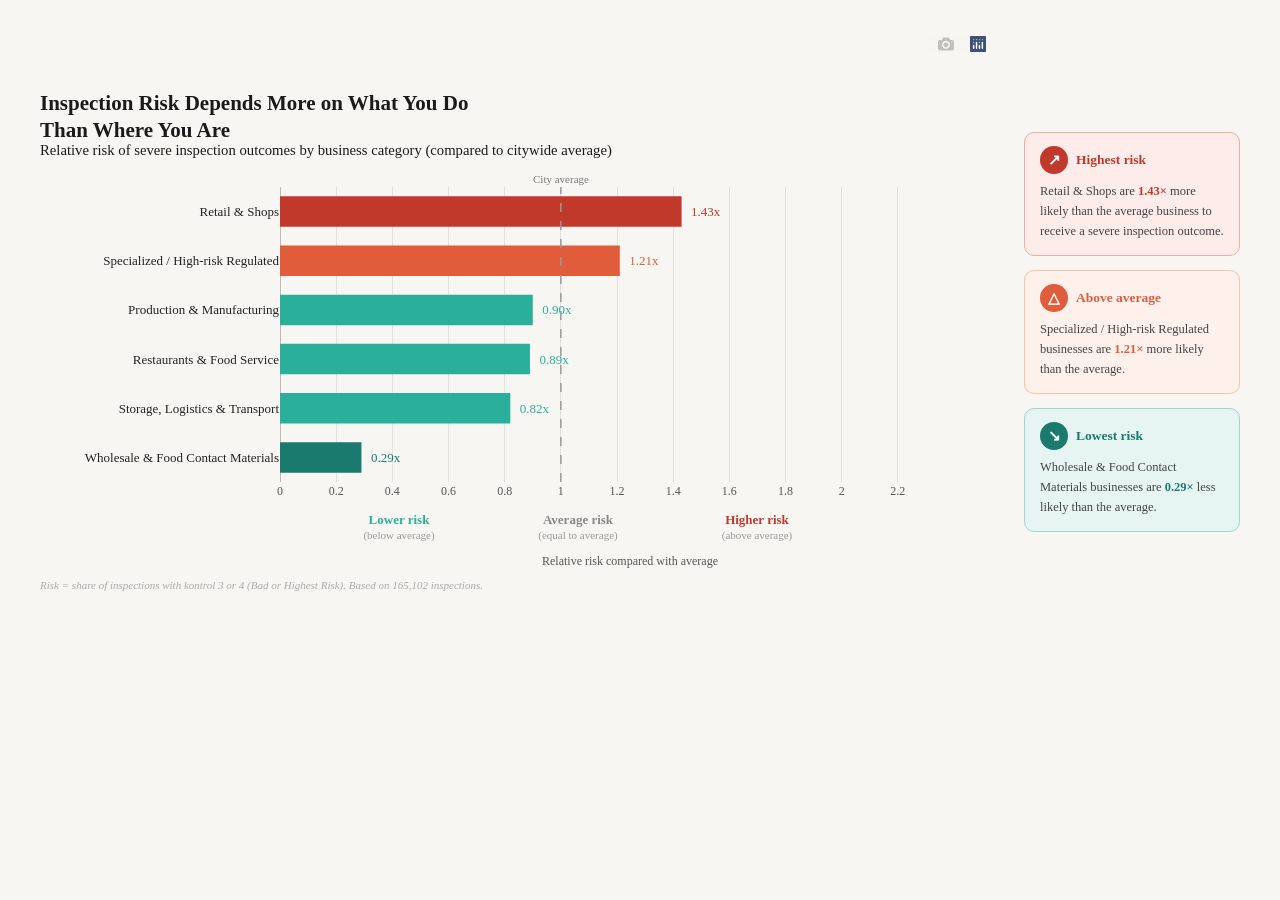
==== commit 15bc38c6: "Smá í notebook" ====
--- a/figures/inspection_risk_chart.html
+++ b/figures/inspection_risk_chart.html
@@ -8,8 +8,8 @@
     * { box-sizing: border-box; margin: 0; padding: 0; }
 
     body {
-      background: #fafaf9;
-      font-family: Manrope, Arial, sans-serif;
+      background: #f7f6f2;
+      font-family: Georgia, serif;
       padding: 32px 28px 48px;
     }
 
@@ -45,9 +45,9 @@
     }
 
     .legend-label { font-size: 13px; font-weight: bold; }
-    .legend-label.teal { color: #22c55e; }
+    .legend-label.teal { color: #2AB09A; }
     .legend-label.grey { color: #888; }
-    .legend-label.red  { color: #ef4444; }
+    .legend-label.red  { color: #C0392B; }
     .legend-sub { font-size: 11px; color: #999; margin-top: 1px; }
 
     .xaxis-title {
@@ -76,9 +76,9 @@
     }
 
     .info-box { border-radius: 10px; padding: 13px 15px 14px; }
-    .info-box.red    { background: #fef2f2; border: 1.5px solid #fca5a5; }
-    .info-box.orange { background: #fff7ed; border: 1.5px solid #fdba74; }
-    .info-box.teal   { background: #f0fdf4; border: 1.5px solid #86efac; }
+    .info-box.red    { background: #fdecea; border: 1.5px solid #f2aba0; }
+    .info-box.orange { background: #fef0ea; border: 1.5px solid #f5c4a0; }
+    .info-box.teal   { background: #e6f5f2; border: 1.5px solid #9ed8d1; }
 
     .box-header { display: flex; align-items: center; gap: 8px; margin-bottom: 7px; }
 
@@ -87,56 +87,32 @@
       display: flex; align-items: center; justify-content: center;
       font-size: 15px; font-weight: bold; flex-shrink: 0;
     }
-    .box-icon.red    { background: #ef4444; color: white; }
-    .box-icon.orange { background: #f97316; color: white; }
-    .box-icon.teal   { background: #22c55e; color: white; }
+    .box-icon.red    { background: #C0392B; color: white; }
+    .box-icon.orange { background: #E05C3A; color: white; }
+    .box-icon.teal   { background: #1A7A6E; color: white; }
 
     .box-title        { font-weight: bold; font-size: 13.5px; }
-    .box-title.red    { color: #ef4444; }
-    .box-title.orange { color: #f97316; }
-    .box-title.teal   { color: #22c55e; }
+    .box-title.red    { color: #C0392B; }
+    .box-title.orange { color: #E05C3A; }
+    .box-title.teal   { color: #1A7A6E; }
 
     .box-body { font-size: 12.5px; color: #444; line-height: 1.6; }
-    .hl.red    { color: #ef4444; font-weight: bold; }
-    .hl.orange { color: #f97316; font-weight: bold; }
-    .hl.teal   { color: #22c55e; font-weight: bold; }
-
-    .cat-tab {
-      padding: 6px 16px;
-      border-radius: 8px;
-      border: 0.5px solid rgba(0,0,0,0.2);
-      font-size: 12px;
-      font-family: 'Manrope', Arial, sans-serif;
-      background: transparent;
-      color: #6b7280;
-      cursor: pointer;
-      transition: all 0.15s;
-    }
-    .cat-tab.active { background: #1a1a1a; color: #fff; border-color: transparent; }
-    .cat-tab:hover:not(.active) { background: #f3f4f6; }
-    #category-tabs { display: flex; flex-wrap: wrap; gap: 8px; margin-bottom: 16px; }
+    .hl.red    { color: #C0392B; font-weight: bold; }
+    .hl.orange { color: #E05C3A; font-weight: bold; }
+    .hl.teal   { color: #1A7A6E; font-weight: bold; }
   </style>
 </head>
 <body>
 <div class="outer">
   <div class="chart-col">
-    <div id="category-tabs">
-    <button class="cat-tab active" onclick="catTab(this,'all')">All categories</button>
-    <button class="cat-tab" onclick="catTab(this,'Production &amp; Manufacturing')">Production</button>
-    <button class="cat-tab" onclick="catTab(this,'Restaurants &amp; Food Service')">Restaurants</button>
-    <button class="cat-tab" onclick="catTab(this,'Retail &amp; Shops')">Retail &amp; Shops</button>
-    <button class="cat-tab" onclick="catTab(this,'Storage, Logistics &amp; Transport')">Storage &amp; Logistics</button>
-    <button class="cat-tab" onclick="catTab(this,'Specialized / High-risk Regulated')">Specialized</button>
-    <button class="cat-tab" onclick="catTab(this,'Wholesale &amp; Food Contact Materials')">Wholesale</button>
-  </div>
-  <button id="back-button" style="
+    <button id="back-button" style="
     display:none;
     margin-bottom:10px;
     padding:8px 12px;
     border-radius:8px;
     border:1px solid #ccc;
     background:white;
-    font-family:Manrope, Arial, sans-serif;
+    font-family:Georgia, serif;
     cursor:pointer;
     ">
     ← Back to category groups
@@ -203,8 +179,8 @@
 </div>
 
 <script>
-  var figData = {"data": [{"cliponaxis": false, "constraintext": "none", "customdata": ["<b>Wholesale & Food Contact Materials</b><br>Relative risk: <b>0.29x</b><br><b>71% less likely</b> than average to receive a severe outcome", "<b>Storage, Logistics & Transport</b><br>Relative risk: <b>0.82x</b><br><b>18% less likely</b> than average to receive a severe outcome", "<b>Restaurants & Food Service</b><br>Relative risk: <b>0.89x</b><br><b>11% less likely</b> than average to receive a severe outcome", "<b>Production & Manufacturing</b><br>Relative risk: <b>0.90x</b><br><b>10% less likely</b> than average to receive a severe outcome", "<b>Specialized / High-risk Regulated</b><br>Relative risk: <b>1.21x</b><br><b>21% more likely</b> than average to receive a severe outcome", "<b>Retail & Shops</b><br>Relative risk: <b>1.43x</b><br><b>43% more likely</b> than average to receive a severe outcome"], "hovertemplate": "%{customdata}<extra></extra>", "marker": {"color": ["#16a34a", "#22c55e", "#22c55e", "#22c55e", "#f97316", "#ef4444"], "line": {"width": 0}}, "orientation": "h", "text": ["  0.29x", "  0.82x", "  0.89x", "  0.90x", "  1.21x", "  1.43x"], "textfont": {"color": ["#16a34a", "#22c55e", "#22c55e", "#22c55e", "#f97316", "#ef4444"], "family": "Manrope, Arial, sans-serif", "size": 13}, "textposition": "outside", "x": [0.29, 0.82, 0.89, 0.9, 1.21, 1.43], "y": ["Wholesale & Food Contact Materials", "Storage, Logistics & Transport", "Restaurants & Food Service", "Production & Manufacturing", "Specialized / High-risk Regulated", "Retail & Shops"], "type": "bar"}], "layout": {"template": {"data": {"histogram2dcontour": [{"type": "histogram2dcontour", "colorbar": {"outlinewidth": 0, "ticks": ""}, "colorscale": [[0.0, "#0d0887"], [0.1111111111111111, "#46039f"], [0.2222222222222222, "#7201a8"], [0.3333333333333333, "#9c179e"], [0.4444444444444444, "#bd3786"], [0.5555555555555556, "#d8576b"], [0.6666666666666666, "#ed7953"], [0.7777777777777778, "#fb9f3a"], [0.8888888888888888, "#fdca26"], [1.0, "#f0f921"]]}], "choropleth": [{"type": "choropleth", "colorbar": {"outlinewidth": 0, "ticks": ""}}], "histogram2d": [{"type": "histogram2d", "colorbar": {"outlinewidth": 0, "ticks": ""}, "colorscale": [[0.0, "#0d0887"], [0.1111111111111111, "#46039f"], [0.2222222222222222, "#7201a8"], [0.3333333333333333, "#9c179e"], [0.4444444444444444, "#bd3786"], [0.5555555555555556, "#d8576b"], [0.6666666666666666, "#ed7953"], [0.7777777777777778, "#fb9f3a"], [0.8888888888888888, "#fdca26"], [1.0, "#f0f921"]]}], "heatmap": [{"type": "heatmap", "colorbar": {"outlinewidth": 0, "ticks": ""}, "colorscale": [[0.0, "#0d0887"], [0.1111111111111111, "#46039f"], [0.2222222222222222, "#7201a8"], [0.3333333333333333, "#9c179e"], [0.4444444444444444, "#bd3786"], [0.5555555555555556, "#d8576b"], [0.6666666666666666, "#ed7953"], [0.7777777777777778, "#fb9f3a"], [0.8888888888888888, "#fdca26"], [1.0, "#f0f921"]]}], "contourcarpet": [{"type": "contourcarpet", "colorbar": {"outlinewidth": 0, "ticks": ""}}], "contour": [{"type": "contour", "colorbar": {"outlinewidth": 0, "ticks": ""}, "colorscale": [[0.0, "#0d0887"], [0.1111111111111111, "#46039f"], [0.2222222222222222, "#7201a8"], [0.3333333333333333, "#9c179e"], [0.4444444444444444, "#bd3786"], [0.5555555555555556, "#d8576b"], [0.6666666666666666, "#ed7953"], [0.7777777777777778, "#fb9f3a"], [0.8888888888888888, "#fdca26"], [1.0, "#f0f921"]]}], "surface": [{"type": "surface", "colorbar": {"outlinewidth": 0, "ticks": ""}, "colorscale": [[0.0, "#0d0887"], [0.1111111111111111, "#46039f"], [0.2222222222222222, "#7201a8"], [0.3333333333333333, "#9c179e"], [0.4444444444444444, "#bd3786"], [0.5555555555555556, "#d8576b"], [0.6666666666666666, "#ed7953"], [0.7777777777777778, "#fb9f3a"], [0.8888888888888888, "#fdca26"], [1.0, "#f0f921"]]}], "mesh3d": [{"type": "mesh3d", "colorbar": {"outlinewidth": 0, "ticks": ""}}], "scatter": [{"fillpattern": {"fillmode": "overlay", "size": 10, "solidity": 0.2}, "type": "scatter"}], "parcoords": [{"type": "parcoords", "line": {"colorbar": {"outlinewidth": 0, "ticks": ""}}}], "scatterpolargl": [{"type": "scatterpolargl", "marker": {"colorbar": {"outlinewidth": 0, "ticks": ""}}}], "bar": [{"error_x": {"color": "#2a3f5f"}, "error_y": {"color": "#2a3f5f"}, "marker": {"line": {"color": "#E5ECF6", "width": 0.5}, "pattern": {"fillmode": "overlay", "size": 10, "solidity": 0.2}}, "type": "bar"}], "scattergeo": [{"type": "scattergeo", "marker": {"colorbar": {"outlinewidth": 0, "ticks": ""}}}], "scatterpolar": [{"type": "scatterpolar", "marker": {"colorbar": {"outlinewidth": 0, "ticks": ""}}}], "histogram": [{"marker": {"pattern": {"fillmode": "overlay", "size": 10, "solidity": 0.2}}, "type": "histogram"}], "scattergl": [{"type": "scattergl", "marker": {"colorbar": {"outlinewidth": 0, "ticks": ""}}}], "scatter3d": [{"type": "scatter3d", "line": {"colorbar": {"outlinewidth": 0, "ticks": ""}}, "marker": {"colorbar": {"outlinewidth": 0, "ticks": ""}}}], "scattermap": [{"type": "scattermap", "marker": {"colorbar": {"outlinewidth": 0, "ticks": ""}}}], "scattermapbox": [{"type": "scattermapbox", "marker": {"colorbar": {"outlinewidth": 0, "ticks": ""}}}], "scatterternary": [{"type": "scatterternary", "marker": {"colorbar": {"outlinewidth": 0, "ticks": ""}}}], "scattercarpet": [{"type": "scattercarpet", "marker": {"colorbar": {"outlinewidth": 0, "ticks": ""}}}], "carpet": [{"aaxis": {"endlinecolor": "#2a3f5f", "gridcolor": "white", "linecolor": "white", "minorgridcolor": "white", "startlinecolor": "#2a3f5f"}, "baxis": {"endlinecolor": "#2a3f5f", "gridcolor": "white", "linecolor": "white", "minorgridcolor": "white", "startlinecolor": "#2a3f5f"}, "type": "carpet"}], "table": [{"cells": {"fill": {"color": "#EBF0F8"}, "line": {"color": "white"}}, "header": {"fill": {"color": "#C8D4E3"}, "line": {"color": "white"}}, "type": "table"}], "barpolar": [{"marker": {"line": {"color": "#E5ECF6", "width": 0.5}, "pattern": {"fillmode": "overlay", "size": 10, "solidity": 0.2}}, "type": "barpolar"}], "pie": [{"automargin": true, "type": "pie"}]}, "layout": {"autotypenumbers": "strict", "colorway": ["#636efa", "#EF553B", "#00cc96", "#ab63fa", "#FFA15A", "#19d3f3", "#FF6692", "#B6E880", "#FF97FF", "#FECB52"], "font": {"color": "#2a3f5f"}, "hovermode": "closest", "hoverlabel": {"align": "left"}, "paper_bgcolor": "white", "plot_bgcolor": "#E5ECF6", "polar": {"bgcolor": "#E5ECF6", "angularaxis": {"gridcolor": "white", "linecolor": "white", "ticks": ""}, "radialaxis": {"gridcolor": "white", "linecolor": "white", "ticks": ""}}, "ternary": {"bgcolor": "#E5ECF6", "aaxis": {"gridcolor": "white", "linecolor": "white", "ticks": ""}, "baxis": {"gridcolor": "white", "linecolor": "white", "ticks": ""}, "caxis": {"gridcolor": "white", "linecolor": "white", "ticks": ""}}, "coloraxis": {"colorbar": {"outlinewidth": 0, "ticks": ""}}, "colorscale": {"sequential": [[0.0, "#0d0887"], [0.1111111111111111, "#46039f"], [0.2222222222222222, "#7201a8"], [0.3333333333333333, "#9c179e"], [0.4444444444444444, "#bd3786"], [0.5555555555555556, "#d8576b"], [0.6666666666666666, "#ed7953"], [0.7777777777777778, "#fb9f3a"], [0.8888888888888888, "#fdca26"], [1.0, "#f0f921"]], "sequentialminus": [[0.0, "#0d0887"], [0.1111111111111111, "#46039f"], [0.2222222222222222, "#7201a8"], [0.3333333333333333, "#9c179e"], [0.4444444444444444, "#bd3786"], [0.5555555555555556, "#d8576b"], [0.6666666666666666, "#ed7953"], [0.7777777777777778, "#fb9f3a"], [0.8888888888888888, "#fdca26"], [1.0, "#f0f921"]], "diverging": [[0, "#8e0152"], [0.1, "#c51b7d"], [0.2, "#de77ae"], [0.3, "#f1b6da"], [0.4, "#fde0ef"], [0.5, "#f7f7f7"], [0.6, "#e6f5d0"], [0.7, "#b8e186"], [0.8, "#7fbc41"], [0.9, "#4d9221"], [1, "#276419"]]}, "xaxis": {"gridcolor": "white", "linecolor": "white", "ticks": "", "title": {"standoff": 15}, "zerolinecolor": "white", "automargin": true, "zerolinewidth": 2}, "yaxis": {"gridcolor": "white", "linecolor": "white", "ticks": "", "title": {"standoff": 15}, "zerolinecolor": "white", "automargin": true, "zerolinewidth": 2}, "scene": {"xaxis": {"backgroundcolor": "#E5ECF6", "gridcolor": "white", "linecolor": "white", "showbackground": true, "ticks": "", "zerolinecolor": "white", "gridwidth": 2}, "yaxis": {"backgroundcolor": "#E5ECF6", "gridcolor": "white", "linecolor": "white", "showbackground": true, "ticks": "", "zerolinecolor": "white", "gridwidth": 2}, "zaxis": {"backgroundcolor": "#E5ECF6", "gridcolor": "white", "linecolor": "white", "showbackground": true, "ticks": "", "zerolinecolor": "white", "gridwidth": 2}}, "shapedefaults": {"line": {"color": "#2a3f5f"}}, "annotationdefaults": {"arrowcolor": "#2a3f5f", "arrowhead": 0, "arrowwidth": 1}, "geo": {"bgcolor": "white", "landcolor": "#E5ECF6", "subunitcolor": "white", "showland": true, "showlakes": true, "lakecolor": "white"}, "title": {"x": 0.05}, "mapbox": {"style": "light"}}}, "shapes": [{"line": {"color": "#a3a3a3", "dash": "dash", "width": 1.5}, "type": "line", "x0": 1.0, "x1": 1.0, "xref": "x", "y0": 0, "y1": 1, "yref": "y domain"}], "annotations": [{"font": {"color": "#737373", "family": "Manrope, Arial, sans-serif", "size": 11}, "showarrow": false, "text": "City average", "x": 1.0, "xanchor": "center", "xref": "x", "y": 1, "yanchor": "bottom", "yref": "y domain"}], "title": {"font": {"size": 21, "family": "Manrope, Arial, sans-serif", "color": "#1a1a1a"}, "pad": {"l": 0, "t": 0}, "text": "<b>Inspection Risk Depends More on What You Do<br>Than Where You Are</b><br><sup>Relative risk of severe inspection outcomes by business category (compared to citywide average)</sup>", "x": 0, "xanchor": "left"}, "xaxis": {"tickfont": {"size": 12, "color": "#555", "family": "Manrope, Arial, sans-serif"}, "range": [0, 2.35], "dtick": 0.2, "gridcolor": "#e0e0e0", "zeroline": true, "zerolinecolor": "#bbb", "zerolinewidth": 1, "showline": false, "fixedrange": true}, "yaxis": {"tickfont": {"size": 13, "color": "#222", "family": "Manrope, Arial, sans-serif"}, "fixedrange": true, "automargin": false}, "margin": {"l": 240, "r": 60, "t": 155, "b": 30}, "hoverlabel": {"font": {"size": 13, "family": "Manrope, Arial, sans-serif"}, "bgcolor": "white", "bordercolor": "#ccc"}, "plot_bgcolor": "#fafaf9", "paper_bgcolor": "#fafaf9", "height": 480, "width": 960, "autosize": false, "showlegend": false, "bargap": 0.38}};
-  var details = {"Production & Manufacturing": {"y": ["Production of animal products - Fish and shellfish", "Production of beverages", "Production of animal products - Milk and cheese", "Production of vegetable products (incl. mixed content)", "Production of dietary supplements and additives", "Slaughterhouses", "Production of animal products - Meat"], "x": [0.4, 0.44, 0.84, 0.97, 1.26, 1.28, 1.49], "colors": ["rgba(34,197,94,0.55)", "rgba(34,197,94,0.75)", "rgba(34,197,94,0.75)", "rgba(34,197,94,0.75)", "rgba(249,115,22,0.75)", "rgba(249,115,22,0.75)", "rgba(239,68,68,0.75)"], "hover": ["<b>Production of animal products - Fish and shellfish</b><br>Relative risk: <b>0.40x</b><br>Inspections: 800", "<b>Production of beverages</b><br>Relative risk: <b>0.44x</b><br>Inspections: 914", "<b>Production of animal products - Milk and cheese</b><br>Relative risk: <b>0.84x</b><br>Inspections: 386", "<b>Production of vegetable products (incl. mixed content)</b><br>Relative risk: <b>0.97x</b><br>Inspections: 1,831", "<b>Production of dietary supplements and additives</b><br>Relative risk: <b>1.26x</b><br>Inspections: 385", "<b>Slaughterhouses</b><br>Relative risk: <b>1.28x</b><br>Inspections: 314", "<b>Production of animal products - Meat</b><br>Relative risk: <b>1.49x</b><br>Inspections: 540"]}, "Restaurants & Food Service": {"y": ["Catering with delivery to retail businesses", "Food service - Institutional kitchens", "Food service - Restaurants", "Food service - No food processing"], "x": [0.22, 0.47, 1.07, 1.37], "colors": ["rgba(34,197,94,0.55)", "rgba(34,197,94,0.75)", "rgba(249,115,22,0.75)", "rgba(239,68,68,0.75)"], "hover": ["<b>Catering with delivery to retail businesses</b><br>Relative risk: <b>0.22x</b><br>Inspections: 1,495", "<b>Food service - Institutional kitchens</b><br>Relative risk: <b>0.47x</b><br>Inspections: 30,856", "<b>Food service - Restaurants</b><br>Relative risk: <b>1.07x</b><br>Inspections: 64,667", "<b>Food service - No food processing</b><br>Relative risk: <b>1.37x</b><br>Inspections: 5,356"]}, "Retail & Shops": {"y": ["Specialty shop - Delicatessen and specialties", "Specialty shop - Fish", "Specialty shop - Butcher", "Grocery store (with or without limited processing)", "Specialty shop - Bakery"], "x": [0.8, 0.85, 0.91, 1.61, 1.67], "colors": ["rgba(34,197,94,0.75)", "rgba(34,197,94,0.75)", "rgba(34,197,94,0.75)", "rgba(239,68,68,0.75)", "rgba(239,68,68,0.75)"], "hover": ["<b>Specialty shop - Delicatessen and specialties</b><br>Relative risk: <b>0.80x</b><br>Inspections: 4,536", "<b>Specialty shop - Fish</b><br>Relative risk: <b>0.85x</b><br>Inspections: 1,140", "<b>Specialty shop - Butcher</b><br>Relative risk: <b>0.91x</b><br>Inspections: 3,621", "<b>Grocery store (with or without limited processing)</b><br>Relative risk: <b>1.61x</b><br>Inspections: 25,516", "<b>Specialty shop - Bakery</b><br>Relative risk: <b>1.67x</b><br>Inspections: 3,820"]}, "Specialized / High-risk Regulated": {"y": ["Office or agency business - No warehouse"], "x": [1.24], "colors": ["rgba(249,115,22,0.75)"], "hover": ["<b>Office or agency business - No warehouse</b><br>Relative risk: <b>1.24x</b><br>Inspections: 3,759"]}, "Storage, Logistics & Transport": {"y": ["Transport company - Wholesale", "Warehouse and wholesale with retail sales", "Warehouse / storage hotel without refrigeration", "Warehouse / storage hotel with refrigeration or freezing", "Cold store with freezing of animal products"], "x": [0.25, 0.46, 1.04, 1.09, 1.43], "colors": ["rgba(34,197,94,0.55)", "rgba(34,197,94,0.75)", "rgba(249,115,22,0.75)", "rgba(249,115,22,0.75)", "rgba(239,68,68,0.75)"], "hover": ["<b>Transport company - Wholesale</b><br>Relative risk: <b>0.25x</b><br>Inspections: 2,247", "<b>Warehouse and wholesale with retail sales</b><br>Relative risk: <b>0.46x</b><br>Inspections: 705", "<b>Warehouse / storage hotel without refrigeration</b><br>Relative risk: <b>1.04x</b><br>Inspections: 4,802", "<b>Warehouse / storage hotel with refrigeration or freezing</b><br>Relative risk: <b>1.09x</b><br>Inspections: 1,476", "<b>Cold store with freezing of animal products</b><br>Relative risk: <b>1.43x</b><br>Inspections: 113"]}, "Wholesale & Food Contact Materials": {"y": ["Production of food contact materials - Wholesale", "Marketing of food contact materials - Wholesale", "Production of food contact materials - Retail", "Marketing of food contact materials - Retail"], "x": [0.07, 0.41, 0.41, 0.98], "colors": ["rgba(34,197,94,0.55)", "rgba(34,197,94,0.75)", "rgba(34,197,94,0.75)", "rgba(34,197,94,0.75)"], "hover": ["<b>Production of food contact materials - Wholesale</b><br>Relative risk: <b>0.07x</b><br>Inspections: 2,454", "<b>Marketing of food contact materials - Wholesale</b><br>Relative risk: <b>0.41x</b><br>Inspections: 2,541", "<b>Production of food contact materials - Retail</b><br>Relative risk: <b>0.41x</b><br>Inspections: 199", "<b>Marketing of food contact materials - Retail</b><br>Relative risk: <b>0.98x</b><br>Inspections: 328"]}};
+  var figData = {"data": [{"cliponaxis": false, "constraintext": "none", "customdata": ["<b>Wholesale & Food Contact Materials</b><br>Relative risk: <b>0.29x</b><br><b>71% less likely</b> than average to receive a severe outcome", "<b>Storage, Logistics & Transport</b><br>Relative risk: <b>0.82x</b><br><b>18% less likely</b> than average to receive a severe outcome", "<b>Restaurants & Food Service</b><br>Relative risk: <b>0.89x</b><br><b>11% less likely</b> than average to receive a severe outcome", "<b>Production & Manufacturing</b><br>Relative risk: <b>0.90x</b><br><b>10% less likely</b> than average to receive a severe outcome", "<b>Specialized / High-risk Regulated</b><br>Relative risk: <b>1.21x</b><br><b>21% more likely</b> than average to receive a severe outcome", "<b>Retail & Shops</b><br>Relative risk: <b>1.43x</b><br><b>43% more likely</b> than average to receive a severe outcome"], "hovertemplate": "%{customdata}<extra></extra>", "marker": {"color": ["#1A7A6E", "#2AB09A", "#2AB09A", "#2AB09A", "#E05C3A", "#C0392B"], "line": {"width": 0}}, "orientation": "h", "text": ["  0.29x", "  0.82x", "  0.89x", "  0.90x", "  1.21x", "  1.43x"], "textfont": {"color": ["#1A7A6E", "#2AB09A", "#2AB09A", "#2AB09A", "#E05C3A", "#C0392B"], "family": "Georgia, serif", "size": 13}, "textposition": "outside", "x": [0.29, 0.82, 0.89, 0.9, 1.21, 1.43], "y": ["Wholesale & Food Contact Materials", "Storage, Logistics & Transport", "Restaurants & Food Service", "Production & Manufacturing", "Specialized / High-risk Regulated", "Retail & Shops"], "type": "bar"}], "layout": {"template": {"data": {"histogram2dcontour": [{"type": "histogram2dcontour", "colorbar": {"outlinewidth": 0, "ticks": ""}, "colorscale": [[0.0, "#0d0887"], [0.1111111111111111, "#46039f"], [0.2222222222222222, "#7201a8"], [0.3333333333333333, "#9c179e"], [0.4444444444444444, "#bd3786"], [0.5555555555555556, "#d8576b"], [0.6666666666666666, "#ed7953"], [0.7777777777777778, "#fb9f3a"], [0.8888888888888888, "#fdca26"], [1.0, "#f0f921"]]}], "choropleth": [{"type": "choropleth", "colorbar": {"outlinewidth": 0, "ticks": ""}}], "histogram2d": [{"type": "histogram2d", "colorbar": {"outlinewidth": 0, "ticks": ""}, "colorscale": [[0.0, "#0d0887"], [0.1111111111111111, "#46039f"], [0.2222222222222222, "#7201a8"], [0.3333333333333333, "#9c179e"], [0.4444444444444444, "#bd3786"], [0.5555555555555556, "#d8576b"], [0.6666666666666666, "#ed7953"], [0.7777777777777778, "#fb9f3a"], [0.8888888888888888, "#fdca26"], [1.0, "#f0f921"]]}], "heatmap": [{"type": "heatmap", "colorbar": {"outlinewidth": 0, "ticks": ""}, "colorscale": [[0.0, "#0d0887"], [0.1111111111111111, "#46039f"], [0.2222222222222222, "#7201a8"], [0.3333333333333333, "#9c179e"], [0.4444444444444444, "#bd3786"], [0.5555555555555556, "#d8576b"], [0.6666666666666666, "#ed7953"], [0.7777777777777778, "#fb9f3a"], [0.8888888888888888, "#fdca26"], [1.0, "#f0f921"]]}], "contourcarpet": [{"type": "contourcarpet", "colorbar": {"outlinewidth": 0, "ticks": ""}}], "contour": [{"type": "contour", "colorbar": {"outlinewidth": 0, "ticks": ""}, "colorscale": [[0.0, "#0d0887"], [0.1111111111111111, "#46039f"], [0.2222222222222222, "#7201a8"], [0.3333333333333333, "#9c179e"], [0.4444444444444444, "#bd3786"], [0.5555555555555556, "#d8576b"], [0.6666666666666666, "#ed7953"], [0.7777777777777778, "#fb9f3a"], [0.8888888888888888, "#fdca26"], [1.0, "#f0f921"]]}], "surface": [{"type": "surface", "colorbar": {"outlinewidth": 0, "ticks": ""}, "colorscale": [[0.0, "#0d0887"], [0.1111111111111111, "#46039f"], [0.2222222222222222, "#7201a8"], [0.3333333333333333, "#9c179e"], [0.4444444444444444, "#bd3786"], [0.5555555555555556, "#d8576b"], [0.6666666666666666, "#ed7953"], [0.7777777777777778, "#fb9f3a"], [0.8888888888888888, "#fdca26"], [1.0, "#f0f921"]]}], "mesh3d": [{"type": "mesh3d", "colorbar": {"outlinewidth": 0, "ticks": ""}}], "scatter": [{"fillpattern": {"fillmode": "overlay", "size": 10, "solidity": 0.2}, "type": "scatter"}], "parcoords": [{"type": "parcoords", "line": {"colorbar": {"outlinewidth": 0, "ticks": ""}}}], "scatterpolargl": [{"type": "scatterpolargl", "marker": {"colorbar": {"outlinewidth": 0, "ticks": ""}}}], "bar": [{"error_x": {"color": "#2a3f5f"}, "error_y": {"color": "#2a3f5f"}, "marker": {"line": {"color": "#E5ECF6", "width": 0.5}, "pattern": {"fillmode": "overlay", "size": 10, "solidity": 0.2}}, "type": "bar"}], "scattergeo": [{"type": "scattergeo", "marker": {"colorbar": {"outlinewidth": 0, "ticks": ""}}}], "scatterpolar": [{"type": "scatterpolar", "marker": {"colorbar": {"outlinewidth": 0, "ticks": ""}}}], "histogram": [{"marker": {"pattern": {"fillmode": "overlay", "size": 10, "solidity": 0.2}}, "type": "histogram"}], "scattergl": [{"type": "scattergl", "marker": {"colorbar": {"outlinewidth": 0, "ticks": ""}}}], "scatter3d": [{"type": "scatter3d", "line": {"colorbar": {"outlinewidth": 0, "ticks": ""}}, "marker": {"colorbar": {"outlinewidth": 0, "ticks": ""}}}], "scattermap": [{"type": "scattermap", "marker": {"colorbar": {"outlinewidth": 0, "ticks": ""}}}], "scattermapbox": [{"type": "scattermapbox", "marker": {"colorbar": {"outlinewidth": 0, "ticks": ""}}}], "scatterternary": [{"type": "scatterternary", "marker": {"colorbar": {"outlinewidth": 0, "ticks": ""}}}], "scattercarpet": [{"type": "scattercarpet", "marker": {"colorbar": {"outlinewidth": 0, "ticks": ""}}}], "carpet": [{"aaxis": {"endlinecolor": "#2a3f5f", "gridcolor": "white", "linecolor": "white", "minorgridcolor": "white", "startlinecolor": "#2a3f5f"}, "baxis": {"endlinecolor": "#2a3f5f", "gridcolor": "white", "linecolor": "white", "minorgridcolor": "white", "startlinecolor": "#2a3f5f"}, "type": "carpet"}], "table": [{"cells": {"fill": {"color": "#EBF0F8"}, "line": {"color": "white"}}, "header": {"fill": {"color": "#C8D4E3"}, "line": {"color": "white"}}, "type": "table"}], "barpolar": [{"marker": {"line": {"color": "#E5ECF6", "width": 0.5}, "pattern": {"fillmode": "overlay", "size": 10, "solidity": 0.2}}, "type": "barpolar"}], "pie": [{"automargin": true, "type": "pie"}]}, "layout": {"autotypenumbers": "strict", "colorway": ["#636efa", "#EF553B", "#00cc96", "#ab63fa", "#FFA15A", "#19d3f3", "#FF6692", "#B6E880", "#FF97FF", "#FECB52"], "font": {"color": "#2a3f5f"}, "hovermode": "closest", "hoverlabel": {"align": "left"}, "paper_bgcolor": "white", "plot_bgcolor": "#E5ECF6", "polar": {"bgcolor": "#E5ECF6", "angularaxis": {"gridcolor": "white", "linecolor": "white", "ticks": ""}, "radialaxis": {"gridcolor": "white", "linecolor": "white", "ticks": ""}}, "ternary": {"bgcolor": "#E5ECF6", "aaxis": {"gridcolor": "white", "linecolor": "white", "ticks": ""}, "baxis": {"gridcolor": "white", "linecolor": "white", "ticks": ""}, "caxis": {"gridcolor": "white", "linecolor": "white", "ticks": ""}}, "coloraxis": {"colorbar": {"outlinewidth": 0, "ticks": ""}}, "colorscale": {"sequential": [[0.0, "#0d0887"], [0.1111111111111111, "#46039f"], [0.2222222222222222, "#7201a8"], [0.3333333333333333, "#9c179e"], [0.4444444444444444, "#bd3786"], [0.5555555555555556, "#d8576b"], [0.6666666666666666, "#ed7953"], [0.7777777777777778, "#fb9f3a"], [0.8888888888888888, "#fdca26"], [1.0, "#f0f921"]], "sequentialminus": [[0.0, "#0d0887"], [0.1111111111111111, "#46039f"], [0.2222222222222222, "#7201a8"], [0.3333333333333333, "#9c179e"], [0.4444444444444444, "#bd3786"], [0.5555555555555556, "#d8576b"], [0.6666666666666666, "#ed7953"], [0.7777777777777778, "#fb9f3a"], [0.8888888888888888, "#fdca26"], [1.0, "#f0f921"]], "diverging": [[0, "#8e0152"], [0.1, "#c51b7d"], [0.2, "#de77ae"], [0.3, "#f1b6da"], [0.4, "#fde0ef"], [0.5, "#f7f7f7"], [0.6, "#e6f5d0"], [0.7, "#b8e186"], [0.8, "#7fbc41"], [0.9, "#4d9221"], [1, "#276419"]]}, "xaxis": {"gridcolor": "white", "linecolor": "white", "ticks": "", "title": {"standoff": 15}, "zerolinecolor": "white", "automargin": true, "zerolinewidth": 2}, "yaxis": {"gridcolor": "white", "linecolor": "white", "ticks": "", "title": {"standoff": 15}, "zerolinecolor": "white", "automargin": true, "zerolinewidth": 2}, "scene": {"xaxis": {"backgroundcolor": "#E5ECF6", "gridcolor": "white", "linecolor": "white", "showbackground": true, "ticks": "", "zerolinecolor": "white", "gridwidth": 2}, "yaxis": {"backgroundcolor": "#E5ECF6", "gridcolor": "white", "linecolor": "white", "showbackground": true, "ticks": "", "zerolinecolor": "white", "gridwidth": 2}, "zaxis": {"backgroundcolor": "#E5ECF6", "gridcolor": "white", "linecolor": "white", "showbackground": true, "ticks": "", "zerolinecolor": "white", "gridwidth": 2}}, "shapedefaults": {"line": {"color": "#2a3f5f"}}, "annotationdefaults": {"arrowcolor": "#2a3f5f", "arrowhead": 0, "arrowwidth": 1}, "geo": {"bgcolor": "white", "landcolor": "#E5ECF6", "subunitcolor": "white", "showland": true, "showlakes": true, "lakecolor": "white"}, "title": {"x": 0.05}, "mapbox": {"style": "light"}}}, "shapes": [{"line": {"color": "#999999", "dash": "dash", "width": 1.5}, "type": "line", "x0": 1.0, "x1": 1.0, "xref": "x", "y0": 0, "y1": 1, "yref": "y domain"}], "annotations": [{"font": {"color": "#777777", "family": "Georgia, serif", "size": 11}, "showarrow": false, "text": "City average", "x": 1.0, "xanchor": "center", "xref": "x", "y": 1, "yanchor": "bottom", "yref": "y domain"}], "title": {"font": {"size": 21, "family": "Georgia, serif", "color": "#1a1a1a"}, "pad": {"l": 0, "t": 0}, "text": "<b>Inspection Risk Depends More on What You Do<br>Than Where You Are</b><br><sup>Relative risk of severe inspection outcomes by business category (compared to citywide average)</sup>", "x": 0, "xanchor": "left"}, "xaxis": {"tickfont": {"size": 12, "color": "#555", "family": "Georgia, serif"}, "range": [0, 2.35], "dtick": 0.2, "gridcolor": "#e0e0e0", "zeroline": true, "zerolinecolor": "#bbb", "zerolinewidth": 1, "showline": false, "fixedrange": true}, "yaxis": {"tickfont": {"size": 13, "color": "#222", "family": "Georgia, serif"}, "fixedrange": true, "automargin": false}, "margin": {"l": 240, "r": 60, "t": 155, "b": 30}, "hoverlabel": {"font": {"size": 13, "family": "Georgia, serif"}, "bgcolor": "white", "bordercolor": "#ccc"}, "plot_bgcolor": "#f7f6f2", "paper_bgcolor": "#f7f6f2", "height": 480, "width": 960, "autosize": false, "showlegend": false, "bargap": 0.38}};
+  var details = {"Production & Manufacturing": {"y": ["Production of animal products - Fish and shellfish", "Production of beverages", "Production of animal products - Milk and cheese", "Production of vegetable products (incl. mixed content)", "Production of dietary supplements and additives", "Slaughterhouses", "Production of animal products - Meat"], "x": [0.4, 0.44, 0.84, 0.97, 1.26, 1.28, 1.49], "colors": ["#1A7A6E", "#1A7A6E", "#1A7A6E", "#1A7A6E", "#1A7A6E", "#1A7A6E", "#1A7A6E"], "hover": ["<b>Production of animal products - Fish and shellfish</b><br>Relative risk: <b>0.40x</b><br>Inspections: 800", "<b>Production of beverages</b><br>Relative risk: <b>0.44x</b><br>Inspections: 914", "<b>Production of animal products - Milk and cheese</b><br>Relative risk: <b>0.84x</b><br>Inspections: 386", "<b>Production of vegetable products (incl. mixed content)</b><br>Relative risk: <b>0.97x</b><br>Inspections: 1,831", "<b>Production of dietary supplements and additives</b><br>Relative risk: <b>1.26x</b><br>Inspections: 385", "<b>Slaughterhouses</b><br>Relative risk: <b>1.28x</b><br>Inspections: 314", "<b>Production of animal products - Meat</b><br>Relative risk: <b>1.49x</b><br>Inspections: 540"]}, "Restaurants & Food Service": {"y": ["Catering with delivery to retail businesses", "Food service - Institutional kitchens", "Food service - Restaurants", "Food service - No food processing"], "x": [0.22, 0.47, 1.07, 1.37], "colors": ["#1A7A6E", "#1A7A6E", "#1A7A6E", "#1A7A6E"], "hover": ["<b>Catering with delivery to retail businesses</b><br>Relative risk: <b>0.22x</b><br>Inspections: 1,495", "<b>Food service - Institutional kitchens</b><br>Relative risk: <b>0.47x</b><br>Inspections: 30,856", "<b>Food service - Restaurants</b><br>Relative risk: <b>1.07x</b><br>Inspections: 64,667", "<b>Food service - No food processing</b><br>Relative risk: <b>1.37x</b><br>Inspections: 5,356"]}, "Retail & Shops": {"y": ["Specialty shop - Delicatessen and specialties", "Specialty shop - Fish", "Specialty shop - Butcher", "Grocery store (with or without limited processing)", "Specialty shop - Bakery"], "x": [0.8, 0.85, 0.91, 1.61, 1.67], "colors": ["#1A7A6E", "#1A7A6E", "#1A7A6E", "#2AB09A", "#2AB09A"], "hover": ["<b>Specialty shop - Delicatessen and specialties</b><br>Relative risk: <b>0.80x</b><br>Inspections: 4,536", "<b>Specialty shop - Fish</b><br>Relative risk: <b>0.85x</b><br>Inspections: 1,140", "<b>Specialty shop - Butcher</b><br>Relative risk: <b>0.91x</b><br>Inspections: 3,621", "<b>Grocery store (with or without limited processing)</b><br>Relative risk: <b>1.61x</b><br>Inspections: 25,516", "<b>Specialty shop - Bakery</b><br>Relative risk: <b>1.67x</b><br>Inspections: 3,820"]}, "Specialized / High-risk Regulated": {"y": ["Office or agency business - No warehouse"], "x": [1.24], "colors": ["#1A7A6E"], "hover": ["<b>Office or agency business - No warehouse</b><br>Relative risk: <b>1.24x</b><br>Inspections: 3,759"]}, "Storage, Logistics & Transport": {"y": ["Transport company - Wholesale", "Warehouse and wholesale with retail sales", "Warehouse / storage hotel without refrigeration", "Warehouse / storage hotel with refrigeration or freezing", "Cold store with freezing of animal products"], "x": [0.25, 0.46, 1.04, 1.09, 1.43], "colors": ["#1A7A6E", "#1A7A6E", "#1A7A6E", "#1A7A6E", "#1A7A6E"], "hover": ["<b>Transport company - Wholesale</b><br>Relative risk: <b>0.25x</b><br>Inspections: 2,247", "<b>Warehouse and wholesale with retail sales</b><br>Relative risk: <b>0.46x</b><br>Inspections: 705", "<b>Warehouse / storage hotel without refrigeration</b><br>Relative risk: <b>1.04x</b><br>Inspections: 4,802", "<b>Warehouse / storage hotel with refrigeration or freezing</b><br>Relative risk: <b>1.09x</b><br>Inspections: 1,476", "<b>Cold store with freezing of animal products</b><br>Relative risk: <b>1.43x</b><br>Inspections: 113"]}, "Wholesale & Food Contact Materials": {"y": ["Production of food contact materials - Wholesale", "Marketing of food contact materials - Wholesale", "Production of food contact materials - Retail", "Marketing of food contact materials - Retail"], "x": [0.07, 0.41, 0.41, 0.98], "colors": ["#1A7A6E", "#1A7A6E", "#1A7A6E", "#1A7A6E"], "hover": ["<b>Production of food contact materials - Wholesale</b><br>Relative risk: <b>0.07x</b><br>Inspections: 2,454", "<b>Marketing of food contact materials - Wholesale</b><br>Relative risk: <b>0.41x</b><br>Inspections: 2,541", "<b>Production of food contact materials - Retail</b><br>Relative risk: <b>0.41x</b><br>Inspections: 199", "<b>Marketing of food contact materials - Retail</b><br>Relative risk: <b>0.98x</b><br>Inspections: 328"]}};
 
   var overviewData = JSON.parse(JSON.stringify(figData.data));
   var overviewLayout = JSON.parse(JSON.stringify(figData.layout));
@@ -216,9 +192,13 @@
     toImageButtonOptions: { format: 'png', filename: 'inspection_risk_chart', scale: 2 }
   });
 
-  function showDetail(selectedGroup) {
+  document.getElementById('plotly-chart').on('plotly_click', function(eventData) {
+    var selectedGroup = eventData.points[0].y;
+
     if (!details[selectedGroup]) return;
+
     var sub = details[selectedGroup];
+
     var detailTrace = {
       y: sub.y,
       x: sub.x,
@@ -227,47 +207,35 @@
       marker: { color: sub.colors, line: { width: 0 } },
       text: sub.x.map(v => "  " + v.toFixed(2) + "x"),
       textposition: "outside",
-      textfont: { size: 13, color: sub.colors, family: "Manrope, Arial, sans-serif" },
+      textfont: {
+        size: 13,
+        color: sub.colors,
+        family: "Georgia, serif"
+      },
       hovertemplate: "%{customdata}<extra></extra>",
       customdata: sub.hover,
       cliponaxis: false,
       constraintext: "none"
     };
+
     var maxX = Math.max(...sub.x);
+
     var detailLayout = JSON.parse(JSON.stringify(overviewLayout));
     detailLayout.title.text =
       "<b>Which businesses drive the risk?</b><br>" +
       "<sup>Detailed categories inside " + selectedGroup + "</sup>";
+
     detailLayout.xaxis.range = [0, Math.max(2.35, maxX + 0.45)];
     detailLayout.height = Math.max(480, sub.y.length * 34 + 190);
+
     Plotly.react('plotly-chart', [detailTrace], detailLayout);
+
+    document.getElementById('back-button').style.display = 'inline-block';
+  });
+
+  document.getElementById('back-button').onclick = function() {
+    Plotly.react('plotly-chart', overviewData, overviewLayout);
     document.getElementById('back-button').style.display = 'none';
-  }
-
-  function catTab(btn, cat) {
-    document.querySelectorAll('.cat-tab').forEach(t => t.classList.remove('active'));
-    btn.classList.add('active');
-    if (cat === 'all') {
-      Plotly.react('plotly-chart', overviewData, overviewLayout);
-    } else {
-      showDetail(cat);
-    }
-  }
-
-  document.getElementById('plotly-chart').on('plotly_click', function(eventData) {
-    var selectedGroup = eventData.points[0].y;
-    if (!details[selectedGroup]) return;
-    // sync tab highlight
-    document.querySelectorAll('.cat-tab').forEach(t => {
-      t.classList.toggle('active', t.getAttribute('onclick').includes("'" + selectedGroup + "'") || t.getAttribute('onclick').includes('"' + selectedGroup + '"'));
-    });
-    showDetail(selectedGroup);
-  });
-
-  document.getElementById('back-button').onclick = function() {
-    document.querySelectorAll('.cat-tab').forEach((t,i) => t.classList.toggle('active', i===0));
-    Plotly.react('plotly-chart', overviewData, overviewLayout);
-    this.style.display = 'none';
   };
 </script>
 </body>
